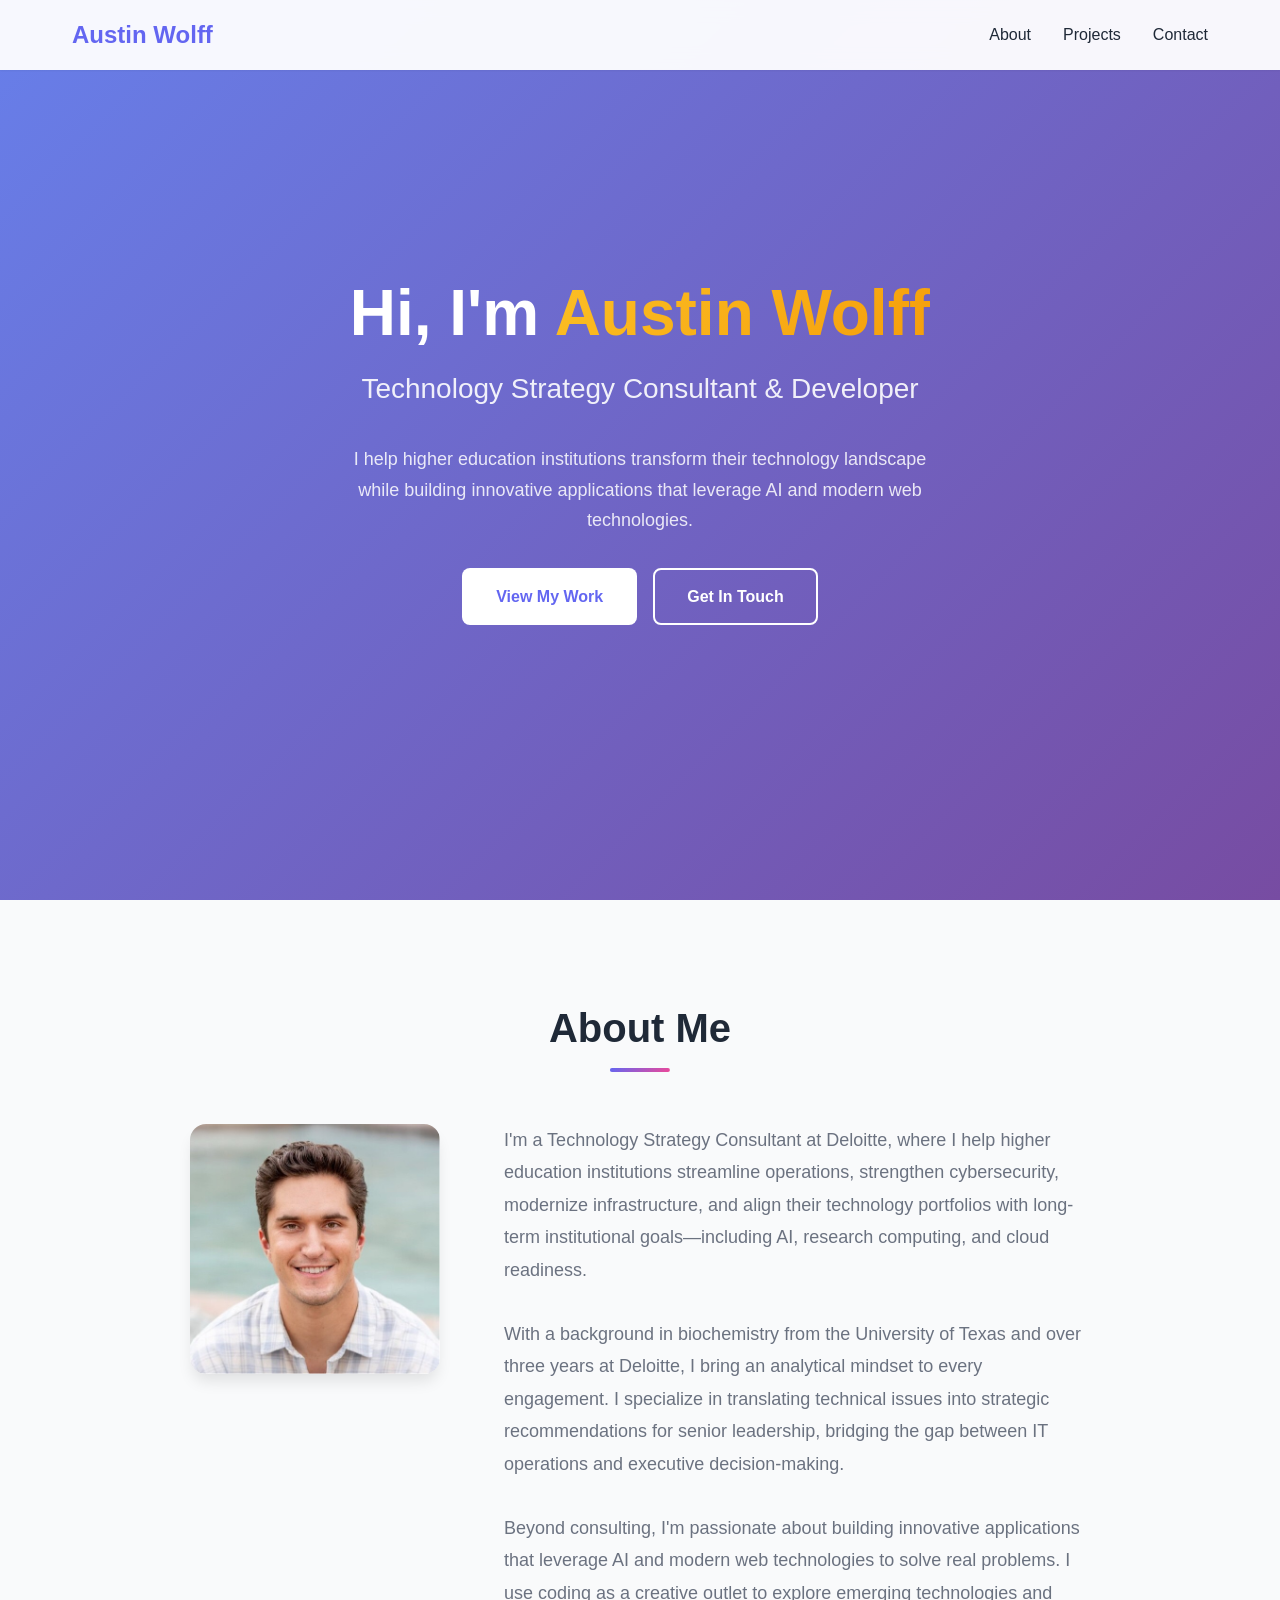
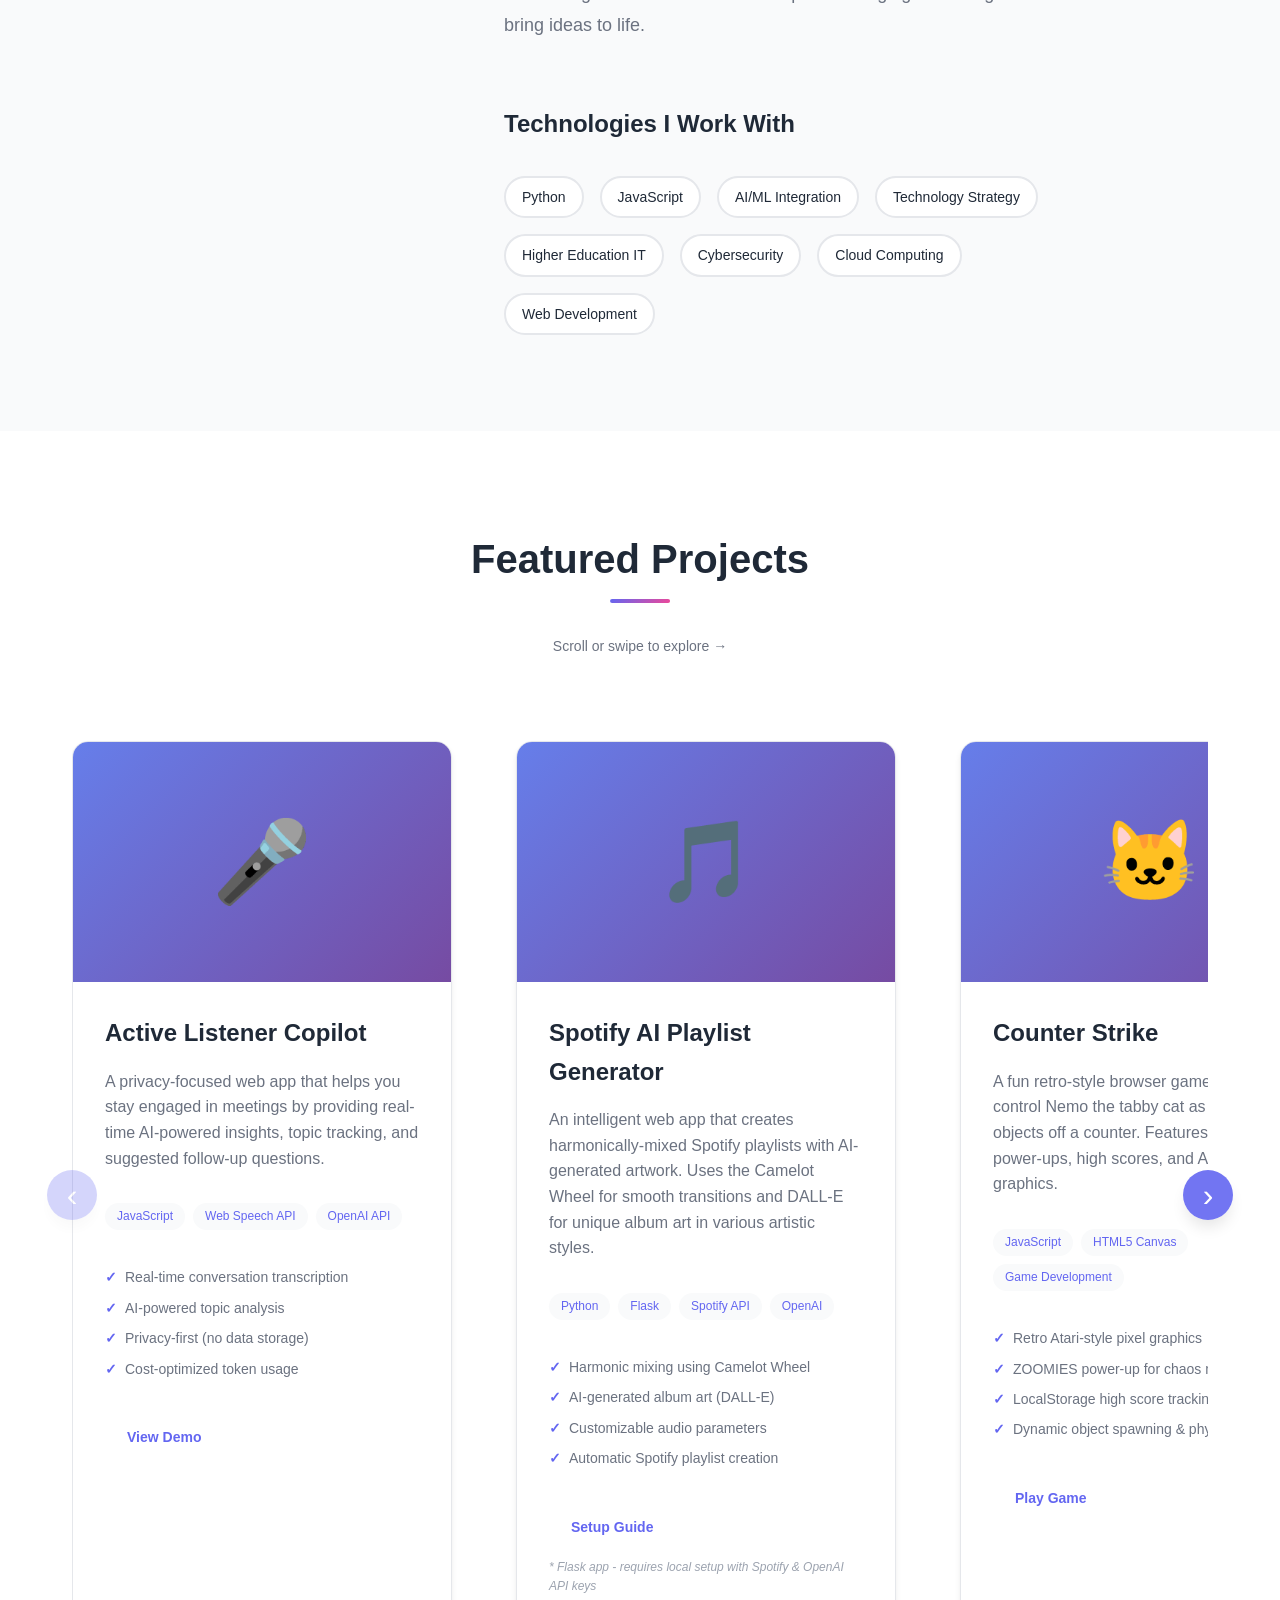
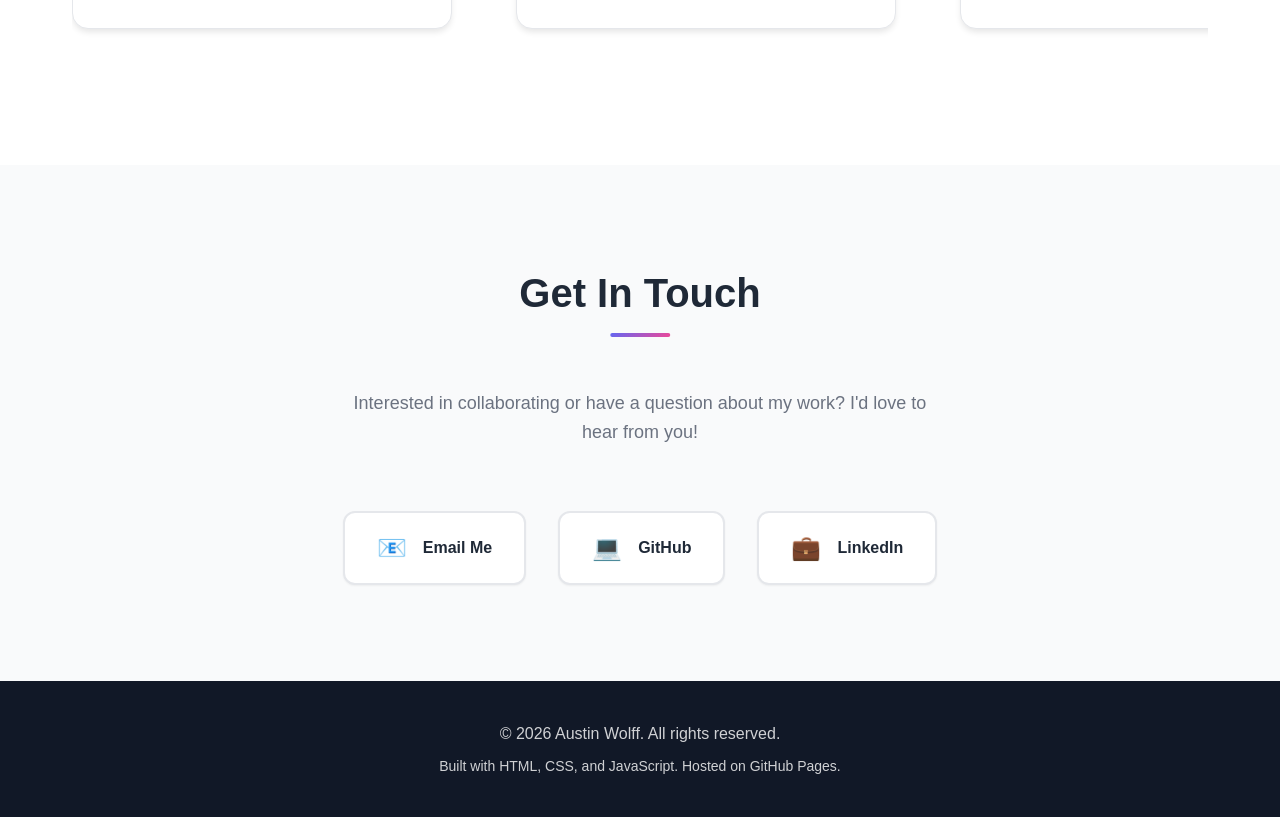
==== index.html @ 28ad22e0 "Fix HTML structure for project carousel" ====
<!DOCTYPE html>
<html lang="en">
<head>
    <meta charset="UTF-8">
    <meta name="viewport" content="width=device-width, initial-scale=1.0">
    <meta name="description" content="Austin Wolff - Developer Portfolio. Showcasing innovative web applications and projects.">
    <title>Austin Wolff | Developer Portfolio</title>
    <link rel="stylesheet" href="styles.css">
</head>
<body>
    <!-- Navigation -->
    <nav class="navbar">
        <div class="container">
            <div class="nav-brand">Austin Wolff</div>
            <ul class="nav-menu">
                <li><a href="#about" class="nav-link">About</a></li>
                <li><a href="#projects" class="nav-link">Projects</a></li>
                <li><a href="#contact" class="nav-link">Contact</a></li>
            </ul>
            <button class="hamburger" id="hamburger">
                <span></span>
                <span></span>
                <span></span>
            </button>
        </div>
    </nav>

    <!-- Hero Section -->
    <section class="hero">
        <div class="container">
            <div class="hero-content">
                <h1 class="hero-title">
                    Hi, I'm <span class="highlight">Austin Wolff</span>
                </h1>
                <p class="hero-subtitle">Technology Strategy Consultant & Developer</p>
                <p class="hero-description">
                    I help higher education institutions transform their technology landscape while building
                    innovative applications that leverage AI and modern web technologies.
                </p>
                <div class="hero-cta">
                    <a href="#projects" class="btn btn-primary">View My Work</a>
                    <a href="#contact" class="btn btn-secondary">Get In Touch</a>
                </div>
            </div>
        </div>
    </section>

    <!-- About Section -->
    <section id="about" class="about">
        <div class="container">
            <h2 class="section-title">About Me</h2>
            <div class="about-content">
                <div class="about-image">
                    <img src="images/headshot.jpg" alt="Austin Wolff" class="headshot">
                </div>
                <div class="about-text">
                    <p>
                        I'm a Technology Strategy Consultant at Deloitte, where I help higher education institutions
                        streamline operations, strengthen cybersecurity, modernize infrastructure, and align their
                        technology portfolios with long-term institutional goals—including AI, research computing,
                        and cloud readiness.
                    </p>
                    <p>
                        With a background in biochemistry from the University of Texas and over three years at Deloitte,
                        I bring an analytical mindset to every engagement. I specialize in translating technical issues
                        into strategic recommendations for senior leadership, bridging the gap between IT operations and
                        executive decision-making.
                    </p>
                    <p>
                        Beyond consulting, I'm passionate about building innovative applications that leverage AI and
                        modern web technologies to solve real problems. I use coding as a creative outlet to explore
                        emerging technologies and bring ideas to life.
                    </p>
                    <div class="skills">
                        <h3>Technologies I Work With</h3>
                        <div class="skill-tags">
                            <span class="skill-tag">Python</span>
                            <span class="skill-tag">JavaScript</span>
                            <span class="skill-tag">AI/ML Integration</span>
                            <span class="skill-tag">Technology Strategy</span>
                            <span class="skill-tag">Higher Education IT</span>
                            <span class="skill-tag">Cybersecurity</span>
                            <span class="skill-tag">Cloud Computing</span>
                            <span class="skill-tag">Web Development</span>
                        </div>
                    </div>
                </div>
            </div>
        </div>
    </section>

    <!-- Projects Section -->
    <section id="projects" class="projects">
        <div class="container">
            <h2 class="section-title">Featured Projects</h2>
            <p class="projects-subtitle">Scroll or swipe to explore →</p>
            <div class="projects-wrapper">
                <button class="project-nav project-nav-left" id="scrollLeft">‹</button>
                <div class="projects-grid" id="projectsGrid">

                <!-- Project 1: Active Listener Copilot -->
                <div class="project-card">
                    <div class="project-image">
                        <div class="project-placeholder">
                            <span class="project-icon">🎤</span>
                        </div>
                    </div>
                    <div class="project-content">
                        <h3 class="project-title">Active Listener Copilot</h3>
                        <p class="project-description">
                            A privacy-focused web app that helps you stay engaged in meetings by providing
                            real-time AI-powered insights, topic tracking, and suggested follow-up questions.
                        </p>
                        <div class="project-tech">
                            <span class="tech-tag">JavaScript</span>
                            <span class="tech-tag">Web Speech API</span>
                            <span class="tech-tag">OpenAI API</span>
                        </div>
                        <div class="project-features">
                            <ul>
                                <li>Real-time conversation transcription</li>
                                <li>AI-powered topic analysis</li>
                                <li>Privacy-first (no data storage)</li>
                                <li>Cost-optimized token usage</li>
                            </ul>
                        </div>
                        <div class="project-links">
                            <a href="https://austintwolff.github.io/active-listener-copilot/" class="btn btn-small btn-primary" target="_blank">View Demo</a>
                            <a href="https://github.com/austintwolff/active-listener-copilot" class="btn btn-small btn-secondary" target="_blank">GitHub</a>
                        </div>
                    </div>
                </div>

                <!-- Project 2: Spotify AI Playlist Generator -->
                <div class="project-card">
                    <div class="project-image">
                        <div class="project-placeholder">
                            <span class="project-icon">🎵</span>
                        </div>
                    </div>
                    <div class="project-content">
                        <h3 class="project-title">Spotify AI Playlist Generator</h3>
                        <p class="project-description">
                            An intelligent web app that creates harmonically-mixed Spotify playlists with AI-generated artwork.
                            Uses the Camelot Wheel for smooth transitions and DALL-E for unique album art in various artistic styles.
                        </p>
                        <div class="project-tech">
                            <span class="tech-tag">Python</span>
                            <span class="tech-tag">Flask</span>
                            <span class="tech-tag">Spotify API</span>
                            <span class="tech-tag">OpenAI</span>
                        </div>
                        <div class="project-features">
                            <ul>
                                <li>Harmonic mixing using Camelot Wheel</li>
                                <li>AI-generated album art (DALL-E)</li>
                                <li>Customizable audio parameters</li>
                                <li>Automatic Spotify playlist creation</li>
                            </ul>
                        </div>
                        <div class="project-links">
                            <a href="https://github.com/austintwolff/spotify-ai-playlist-generator#installation" class="btn btn-small btn-primary" target="_blank">Setup Guide</a>
                            <a href="https://github.com/austintwolff/spotify-ai-playlist-generator" class="btn btn-small btn-secondary" target="_blank">GitHub</a>
                        </div>
                        <p style="font-size: 0.75rem; color: #9ca3af; margin-top: 10px; font-style: italic;">
                            * Flask app - requires local setup with Spotify & OpenAI API keys
                        </p>
                    </div>
                </div>

                <!-- Project 3: Counter Strike -->
                <div class="project-card">
                    <div class="project-image">
                        <div class="project-placeholder">
                            <span class="project-icon">🐱</span>
                        </div>
                    </div>
                    <div class="project-content">
                        <h3 class="project-title">Counter Strike</h3>
                        <p class="project-description">
                            A fun retro-style browser game where you control Nemo the tabby cat as he knocks
                            objects off a counter. Features include power-ups, high scores, and Atari-esque graphics.
                        </p>
                        <div class="project-tech">
                            <span class="tech-tag">JavaScript</span>
                            <span class="tech-tag">HTML5 Canvas</span>
                            <span class="tech-tag">Game Development</span>
                        </div>
                        <div class="project-features">
                            <ul>
                                <li>Retro Atari-style pixel graphics</li>
                                <li>ZOOMIES power-up for chaos mode</li>
                                <li>LocalStorage high score tracking</li>
                                <li>Dynamic object spawning & physics</li>
                            </ul>
                        </div>
                        <div class="project-links">
                            <a href="https://austintwolff.github.io/counter-strike/" class="btn btn-small btn-primary" target="_blank">Play Game</a>
                            <a href="https://github.com/austintwolff/counter-strike" class="btn btn-small btn-secondary" target="_blank">GitHub</a>
                        </div>
                    </div>
                </div>

                <!-- Placeholder for Future Projects -->
                <div class="project-card project-placeholder-card">
                    <div class="project-image">
                        <div class="project-placeholder">
                            <span class="project-icon">🚀</span>
                        </div>
                    </div>
                    <div class="project-content">
                        <h3 class="project-title">More Projects Coming Soon</h3>
                        <p class="project-description">
                            I'm constantly working on new ideas and building innovative solutions.
                            Check back soon to see what I'm working on next!
                        </p>
                    </div>
                </div>

                </div>
                <button class="project-nav project-nav-right" id="scrollRight">›</button>
            </div>
        </div>
    </section>

    <!-- Contact Section -->
    <section id="contact" class="contact">
        <div class="container">
            <h2 class="section-title">Get In Touch</h2>
            <div class="contact-content">
                <p class="contact-description">
                    Interested in collaborating or have a question about my work?
                    I'd love to hear from you!
                </p>
                <div class="contact-links">
                    <a href="mailto:austinwolff98@gmail.com" class="contact-link">
                        <span class="contact-icon">📧</span>
                        <span>Email Me</span>
                    </a>
                    <a href="https://github.com/austintwolff" class="contact-link" target="_blank">
                        <span class="contact-icon">💻</span>
                        <span>GitHub</span>
                    </a>
                    <a href="https://www.linkedin.com/in/awolff98/" class="contact-link" target="_blank">
                        <span class="contact-icon">💼</span>
                        <span>LinkedIn</span>
                    </a>
                </div>
            </div>
        </div>
    </section>

    <!-- Footer -->
    <footer class="footer">
        <div class="container">
            <p>&copy; 2026 Austin Wolff. All rights reserved.</p>
            <p class="footer-note">Built with HTML, CSS, and JavaScript. Hosted on GitHub Pages.</p>
        </div>
    </footer>

    <script src="script.js"></script>
</body>
</html>
---- styles.css ----
/* ============================================================================
   Portfolio Website Styles
   ============================================================================ */

/* CSS Reset & Variables */
* {
    margin: 0;
    padding: 0;
    box-sizing: border-box;
}

:root {
    /* Colors */
    --primary-color: #6366f1;
    --primary-dark: #4f46e5;
    --primary-light: #818cf8;
    --secondary-color: #ec4899;
    --text-primary: #1f2937;
    --text-secondary: #6b7280;
    --text-light: #9ca3af;
    --bg-primary: #ffffff;
    --bg-secondary: #f9fafb;
    --bg-dark: #111827;
    --border-color: #e5e7eb;

    /* Spacing */
    --spacing-xs: 0.5rem;
    --spacing-sm: 1rem;
    --spacing-md: 2rem;
    --spacing-lg: 4rem;
    --spacing-xl: 6rem;

    /* Typography */
    --font-primary: -apple-system, BlinkMacSystemFont, 'Segoe UI', Roboto, Oxygen, Ubuntu, Cantarell, sans-serif;
    --font-mono: 'Monaco', 'Courier New', monospace;

    /* Effects */
    --shadow-sm: 0 1px 2px 0 rgba(0, 0, 0, 0.05);
    --shadow-md: 0 4px 6px -1px rgba(0, 0, 0, 0.1);
    --shadow-lg: 0 10px 15px -3px rgba(0, 0, 0, 0.1);
    --shadow-xl: 0 20px 25px -5px rgba(0, 0, 0, 0.1);

    /* Transitions */
    --transition: all 0.3s ease;
}

html {
    scroll-behavior: smooth;
}

body {
    font-family: var(--font-primary);
    line-height: 1.6;
    color: var(--text-primary);
    background-color: var(--bg-primary);
}

.container {
    max-width: 1200px;
    margin: 0 auto;
    padding: 0 var(--spacing-md);
}

/* ============================================================================
   Navigation
   ============================================================================ */

.navbar {
    position: fixed;
    top: 0;
    left: 0;
    right: 0;
    background: rgba(255, 255, 255, 0.95);
    backdrop-filter: blur(10px);
    box-shadow: var(--shadow-sm);
    z-index: 1000;
    transition: var(--transition);
}

.navbar .container {
    display: flex;
    justify-content: space-between;
    align-items: center;
    padding: var(--spacing-sm) var(--spacing-md);
}

.nav-brand {
    font-size: 1.5rem;
    font-weight: 700;
    color: var(--primary-color);
}

.nav-menu {
    display: flex;
    list-style: none;
    gap: var(--spacing-md);
}

.nav-link {
    color: var(--text-primary);
    text-decoration: none;
    font-weight: 500;
    transition: var(--transition);
    position: relative;
}

.nav-link::after {
    content: '';
    position: absolute;
    bottom: -4px;
    left: 0;
    width: 0;
    height: 2px;
    background: var(--primary-color);
    transition: var(--transition);
}

.nav-link:hover {
    color: var(--primary-color);
}

.nav-link:hover::after {
    width: 100%;
}

.hamburger {
    display: none;
    flex-direction: column;
    gap: 4px;
    background: none;
    border: none;
    cursor: pointer;
    padding: 4px;
}

.hamburger span {
    display: block;
    width: 24px;
    height: 3px;
    background: var(--text-primary);
    transition: var(--transition);
}

/* ============================================================================
   Hero Section
   ============================================================================ */

.hero {
    min-height: 100vh;
    display: flex;
    align-items: center;
    background: linear-gradient(135deg, #667eea 0%, #764ba2 100%);
    color: white;
    position: relative;
    overflow: hidden;
}

.hero::before {
    content: '';
    position: absolute;
    top: 0;
    left: 0;
    right: 0;
    bottom: 0;
    background: url('data:image/svg+xml,<svg xmlns="http://www.w3.org/2000/svg" viewBox="0 0 1200 600"><rect fill="rgba(255,255,255,0.05)" width="1200" height="600"/></svg>');
    opacity: 0.1;
}

.hero-content {
    position: relative;
    z-index: 1;
    text-align: center;
    padding: var(--spacing-lg) 0;
}

.hero-title {
    font-size: clamp(2.5rem, 8vw, 4rem);
    font-weight: 800;
    margin-bottom: var(--spacing-sm);
    line-height: 1.2;
}

.highlight {
    background: linear-gradient(135deg, #fbbf24, #f59e0b);
    -webkit-background-clip: text;
    -webkit-text-fill-color: transparent;
    background-clip: text;
}

.hero-subtitle {
    font-size: clamp(1.25rem, 4vw, 1.75rem);
    margin-bottom: var(--spacing-md);
    opacity: 0.9;
}

.hero-description {
    font-size: 1.125rem;
    max-width: 600px;
    margin: 0 auto var(--spacing-md);
    opacity: 0.85;
    line-height: 1.7;
}

.hero-cta {
    display: flex;
    gap: var(--spacing-sm);
    justify-content: center;
    flex-wrap: wrap;
}

/* ============================================================================
   Buttons
   ============================================================================ */

.btn {
    display: inline-block;
    padding: 0.875rem 2rem;
    border-radius: 8px;
    text-decoration: none;
    font-weight: 600;
    transition: var(--transition);
    border: 2px solid transparent;
    cursor: pointer;
    font-size: 1rem;
}

.btn-primary {
    background: white;
    color: var(--primary-color);
}

.btn-primary:hover {
    transform: translateY(-2px);
    box-shadow: var(--shadow-lg);
}

.btn-secondary {
    background: transparent;
    color: white;
    border-color: white;
}

.btn-secondary:hover {
    background: white;
    color: var(--primary-color);
}

.btn-small {
    padding: 0.5rem 1.25rem;
    font-size: 0.875rem;
}

/* ============================================================================
   Sections
   ============================================================================ */

section {
    padding: var(--spacing-xl) 0;
}

.section-title {
    font-size: clamp(2rem, 5vw, 2.5rem);
    font-weight: 700;
    text-align: center;
    margin-bottom: var(--spacing-lg);
    position: relative;
    display: inline-block;
    left: 50%;
    transform: translateX(-50%);
}

.section-title::after {
    content: '';
    position: absolute;
    bottom: -12px;
    left: 50%;
    transform: translateX(-50%);
    width: 60px;
    height: 4px;
    background: linear-gradient(135deg, var(--primary-color), var(--secondary-color));
    border-radius: 2px;
}

/* ============================================================================
   About Section
   ============================================================================ */

.about {
    background: var(--bg-secondary);
}

.about-content {
    max-width: 900px;
    margin: 0 auto;
    display: grid;
    grid-template-columns: 250px 1fr;
    gap: var(--spacing-lg);
    align-items: start;
}

.about-image {
    position: relative;
}

.headshot {
    width: 100%;
    height: auto;
    border-radius: 16px;
    box-shadow: var(--shadow-lg);
    object-fit: cover;
}

.about-text p {
    font-size: 1.125rem;
    line-height: 1.8;
    color: var(--text-secondary);
    margin-bottom: var(--spacing-md);
}

.skills {
    margin-top: var(--spacing-lg);
}

.skills h3 {
    font-size: 1.5rem;
    margin-bottom: var(--spacing-md);
    color: var(--text-primary);
}

.skill-tags {
    display: flex;
    flex-wrap: wrap;
    gap: var(--spacing-sm);
}

.skill-tag {
    display: inline-block;
    padding: 0.5rem 1rem;
    background: white;
    border: 2px solid var(--border-color);
    border-radius: 24px;
    font-size: 0.875rem;
    font-weight: 500;
    color: var(--text-primary);
    transition: var(--transition);
}

.skill-tag:hover {
    border-color: var(--primary-color);
    color: var(--primary-color);
    transform: translateY(-2px);
}

/* ============================================================================
   Projects Section
   ============================================================================ */

.projects {
    background: var(--bg-primary);
    overflow: hidden;
}

.projects-subtitle {
    text-align: center;
    color: var(--text-secondary);
    margin-top: -20px;
    margin-bottom: 10px;
    font-size: 0.875rem;
}

.projects-wrapper {
    position: relative;
    margin-top: var(--spacing-lg);
}

.project-nav {
    position: absolute;
    top: 50%;
    transform: translateY(-50%);
    background: rgba(99, 102, 241, 0.9);
    color: white;
    border: none;
    width: 50px;
    height: 50px;
    border-radius: 50%;
    font-size: 2rem;
    cursor: pointer;
    z-index: 10;
    transition: all 0.3s;
    box-shadow: var(--shadow-lg);
    display: flex;
    align-items: center;
    justify-content: center;
}

.project-nav:hover {
    background: rgba(79, 70, 229, 1);
    transform: translateY(-50%) scale(1.1);
}

.project-nav-left {
    left: -25px;
}

.project-nav-right {
    right: -25px;
}

.projects-grid {
    display: flex;
    gap: var(--spacing-lg);
    overflow-x: auto;
    scroll-behavior: smooth;
    padding: 20px 0 40px 0;
    scroll-snap-type: x mandatory;
    -webkit-overflow-scrolling: touch;
}

.projects-grid::-webkit-scrollbar {
    height: 10px;
}

.projects-grid::-webkit-scrollbar-track {
    background: var(--bg-secondary);
    border-radius: 10px;
}

.projects-grid::-webkit-scrollbar-thumb {
    background: linear-gradient(135deg, var(--primary-color), var(--secondary-color));
    border-radius: 10px;
}

.projects-grid::-webkit-scrollbar-thumb:hover {
    background: linear-gradient(135deg, var(--primary-dark), var(--secondary-color));
}

.project-card {
    background: white;
    border-radius: 16px;
    overflow: hidden;
    box-shadow: var(--shadow-md);
    transition: all 0.3s ease;
    border: 1px solid var(--border-color);
    min-width: 380px;
    max-width: 380px;
    flex-shrink: 0;
    scroll-snap-align: center;
}

.project-card:hover {
    transform: translateY(-8px) scale(1.02);
    box-shadow: var(--shadow-xl);
}

.project-image {
    width: 100%;
    height: 240px;
    background: linear-gradient(135deg, #667eea 0%, #764ba2 100%);
    display: flex;
    align-items: center;
    justify-content: center;
}

.project-placeholder {
    width: 100%;
    height: 100%;
    display: flex;
    align-items: center;
    justify-content: center;
}

.project-icon {
    font-size: 5rem;
}

.project-content {
    padding: var(--spacing-md);
}

.project-title {
    font-size: 1.5rem;
    font-weight: 700;
    margin-bottom: var(--spacing-sm);
    color: var(--text-primary);
}

.project-description {
    color: var(--text-secondary);
    margin-bottom: var(--spacing-md);
    line-height: 1.6;
}

.project-tech {
    display: flex;
    flex-wrap: wrap;
    gap: var(--spacing-xs);
    margin-bottom: var(--spacing-md);
}

.tech-tag {
    display: inline-block;
    padding: 0.25rem 0.75rem;
    background: var(--bg-secondary);
    border-radius: 16px;
    font-size: 0.75rem;
    font-weight: 500;
    color: var(--primary-color);
}

.project-features {
    margin-bottom: var(--spacing-md);
}

.project-features ul {
    list-style: none;
    padding-left: 0;
}

.project-features li {
    padding: 0.25rem 0;
    color: var(--text-secondary);
    font-size: 0.875rem;
}

.project-features li::before {
    content: '✓';
    color: var(--primary-color);
    font-weight: bold;
    margin-right: 0.5rem;
}

.project-links {
    display: flex;
    gap: var(--spacing-sm);
    flex-wrap: wrap;
}

.project-placeholder-card {
    opacity: 0.7;
}

.project-placeholder-card .project-image {
    background: linear-gradient(135deg, #cbd5e1 0%, #94a3b8 100%);
}

/* ============================================================================
   Contact Section
   ============================================================================ */

.contact {
    background: var(--bg-secondary);
}

.contact-content {
    text-align: center;
    max-width: 600px;
    margin: 0 auto;
}

.contact-description {
    font-size: 1.125rem;
    color: var(--text-secondary);
    margin-bottom: var(--spacing-lg);
}

.contact-links {
    display: flex;
    justify-content: center;
    gap: var(--spacing-md);
    flex-wrap: wrap;
}

.contact-link {
    display: flex;
    align-items: center;
    gap: var(--spacing-sm);
    padding: 1rem 2rem;
    background: white;
    border: 2px solid var(--border-color);
    border-radius: 12px;
    text-decoration: none;
    color: var(--text-primary);
    font-weight: 600;
    transition: var(--transition);
    box-shadow: var(--shadow-sm);
}

.contact-link:hover {
    border-color: var(--primary-color);
    color: var(--primary-color);
    transform: translateY(-4px);
    box-shadow: var(--shadow-md);
}

.contact-icon {
    font-size: 1.5rem;
}

/* ============================================================================
   Footer
   ============================================================================ */

.footer {
    background: var(--bg-dark);
    color: white;
    text-align: center;
    padding: var(--spacing-md) 0;
}

.footer p {
    margin: 0.5rem 0;
    opacity: 0.8;
}

.footer-note {
    font-size: 0.875rem;
    opacity: 0.6;
}

/* ============================================================================
   Responsive Design
   ============================================================================ */

@media (max-width: 768px) {
    .nav-menu {
        position: fixed;
        top: 60px;
        left: -100%;
        flex-direction: column;
        background: white;
        width: 100%;
        padding: var(--spacing-md);
        box-shadow: var(--shadow-lg);
        transition: var(--transition);
    }

    .nav-menu.active {
        left: 0;
    }

    .hamburger {
        display: flex;
    }

    .hero-cta {
        flex-direction: column;
        align-items: center;
    }

    .btn {
        width: 100%;
        max-width: 300px;
        text-align: center;
    }

    .projects-grid {
        padding: 20px 0 30px 0;
    }

    .project-card {
        min-width: 300px;
        max-width: 300px;
    }

    .project-nav {
        display: none;
    }

    .projects-subtitle {
        font-size: 0.8125rem;
    }

    .contact-links {
        flex-direction: column;
    }

    .contact-link {
        width: 100%;
        justify-content: center;
    }

    .about-content {
        grid-template-columns: 1fr;
        gap: var(--spacing-md);
    }

    .about-image {
        max-width: 250px;
        margin: 0 auto;
    }

    section {
        padding: var(--spacing-lg) 0;
    }
}

/* ============================================================================
   Animations
   ============================================================================ */

@keyframes fadeInUp {
    from {
        opacity: 0;
        transform: translateY(30px);
    }
    to {
        opacity: 1;
        transform: translateY(0);
    }
}

.hero-content,
.about-content,
.project-card {
    animation: fadeInUp 0.8s ease-out;
}

.project-card:nth-child(2) {
    animation-delay: 0.2s;
}

.project-card:nth-child(3) {
    animation-delay: 0.4s;
}
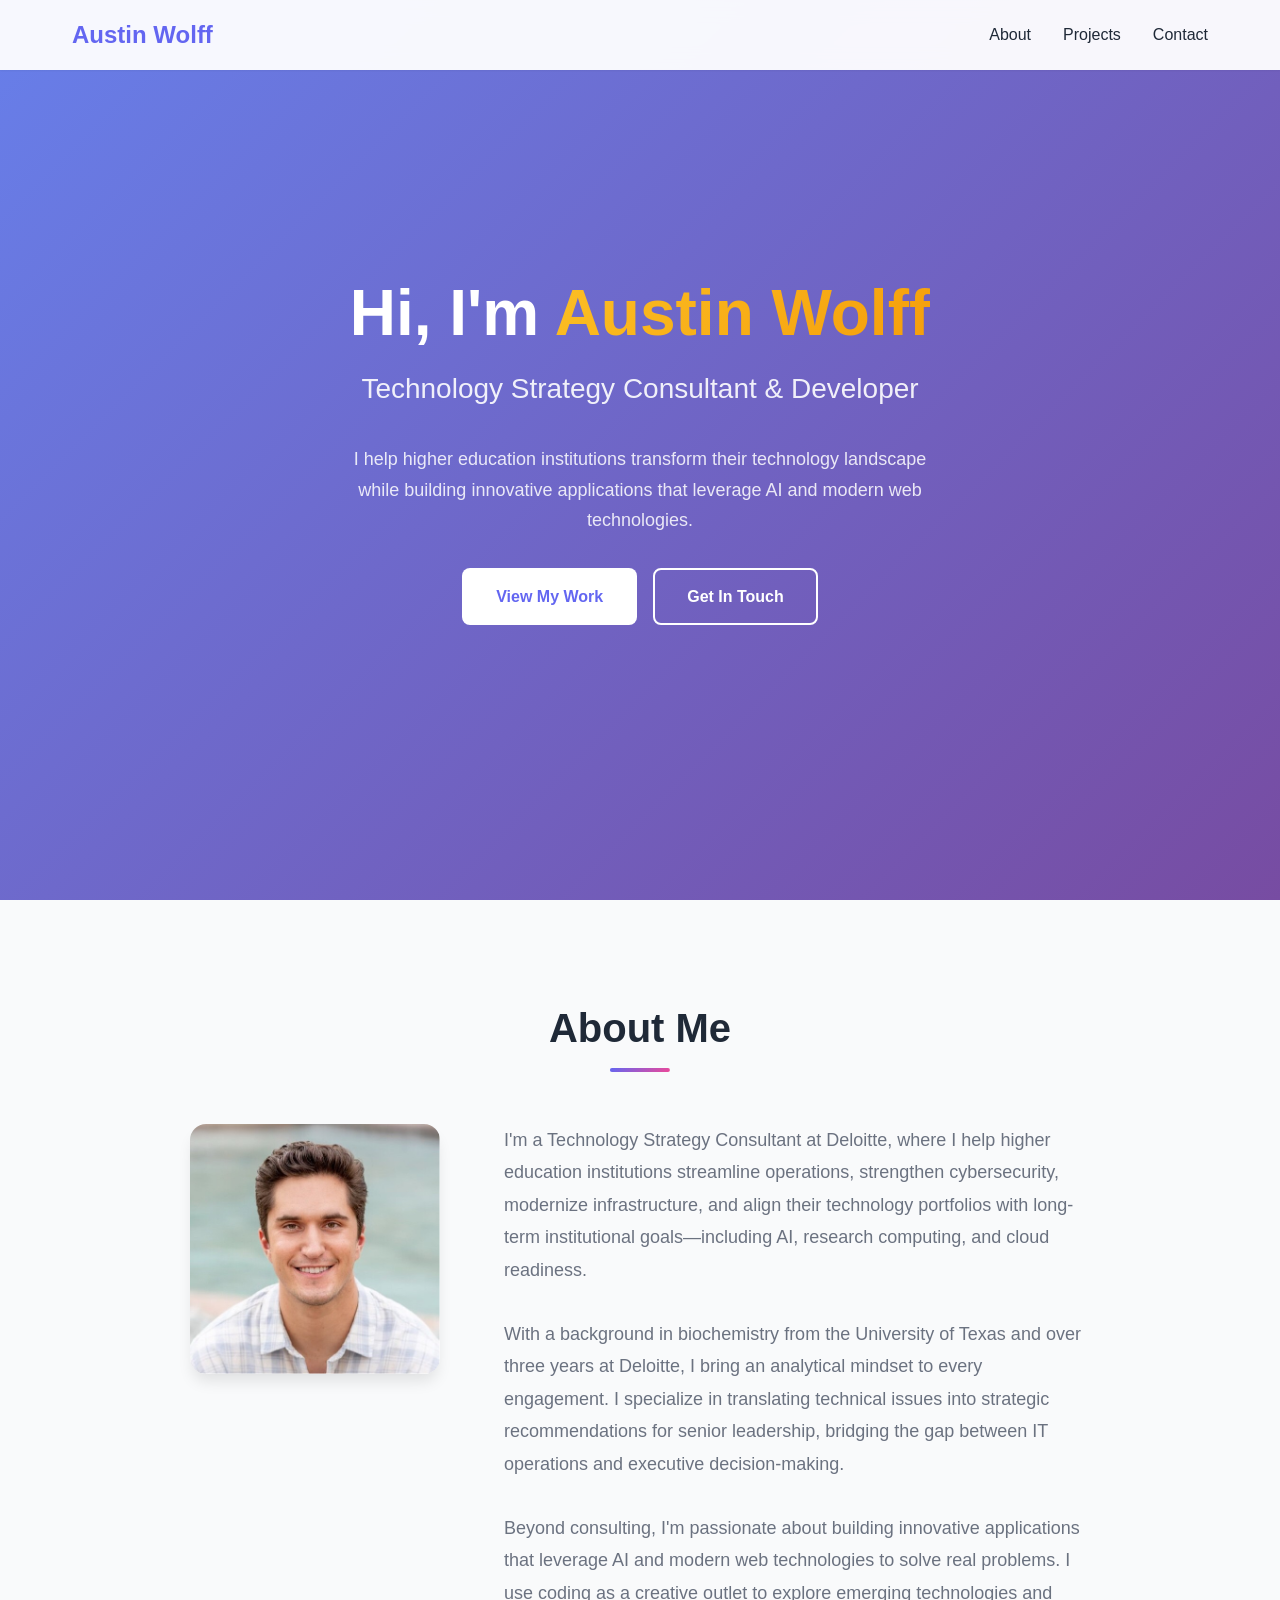
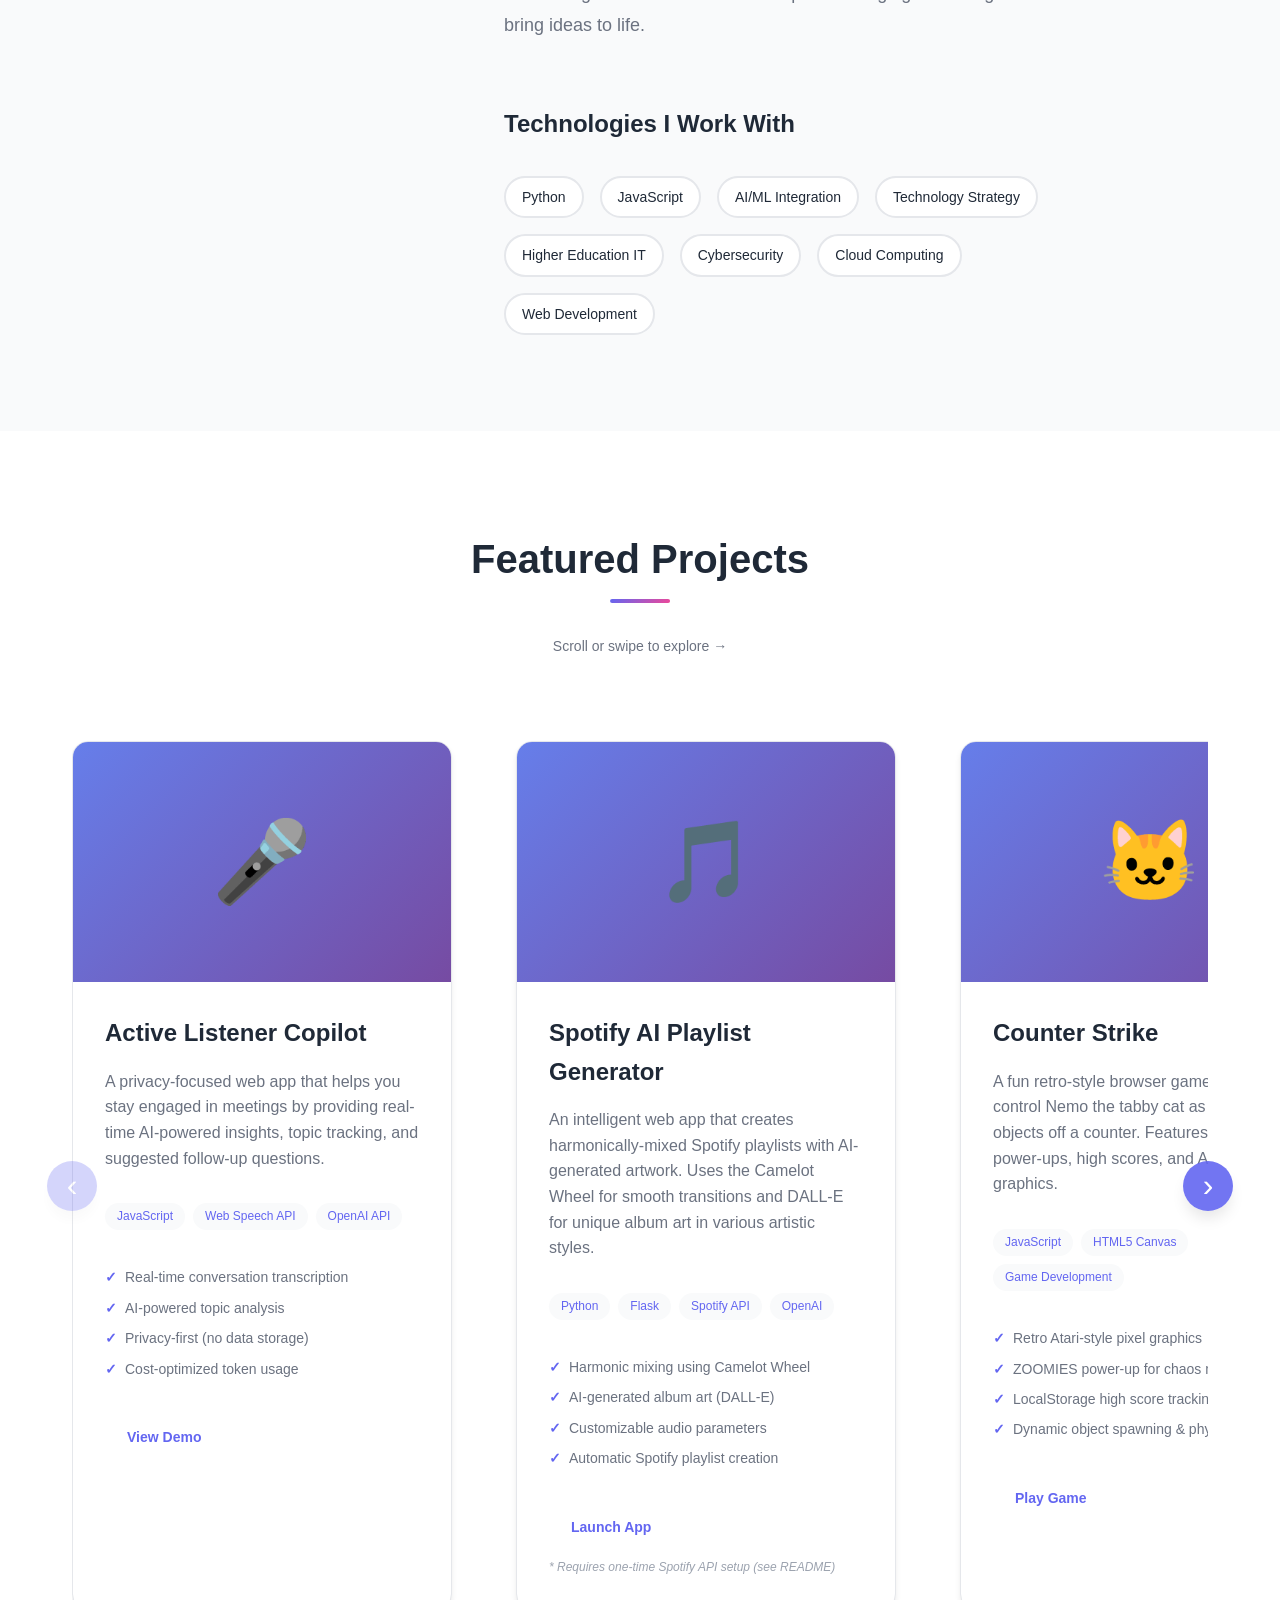
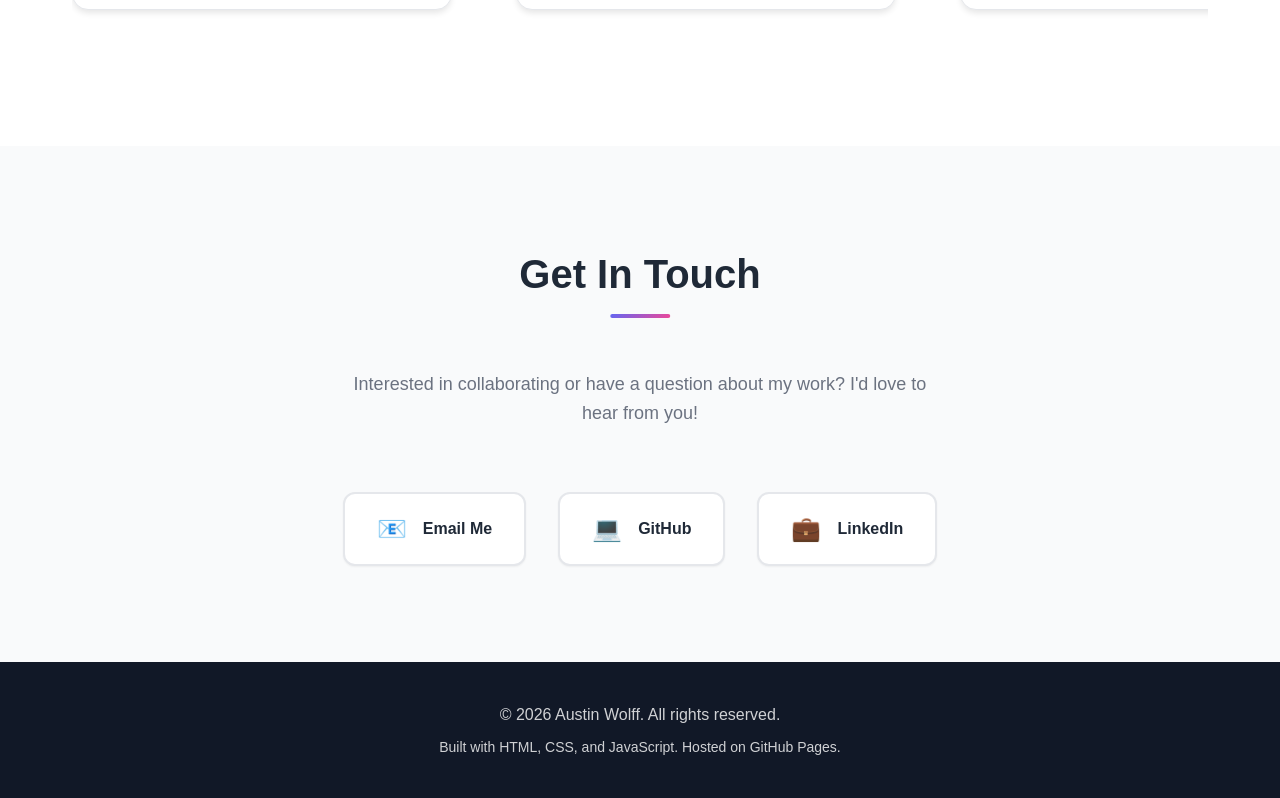
==== commit f5fb3a47: "Update Spotify app to link to browser-based version" ====
--- a/index.html
+++ b/index.html
@@ -159,11 +159,11 @@
                             </ul>
                         </div>
                         <div class="project-links">
-                            <a href="https://github.com/austintwolff/spotify-ai-playlist-generator#installation" class="btn btn-small btn-primary" target="_blank">Setup Guide</a>
-                            <a href="https://github.com/austintwolff/spotify-ai-playlist-generator" class="btn btn-small btn-secondary" target="_blank">GitHub</a>
+                            <a href="https://austintwolff.github.io/spotify-playlist-generator-web/" class="btn btn-small btn-primary" target="_blank">Launch App</a>
+                            <a href="https://github.com/austintwolff/spotify-playlist-generator-web" class="btn btn-small btn-secondary" target="_blank">GitHub</a>
                         </div>
                         <p style="font-size: 0.75rem; color: #9ca3af; margin-top: 10px; font-style: italic;">
-                            * Flask app - requires local setup with Spotify & OpenAI API keys
+                            * Requires one-time Spotify API setup (see README)
                         </p>
                     </div>
                 </div>
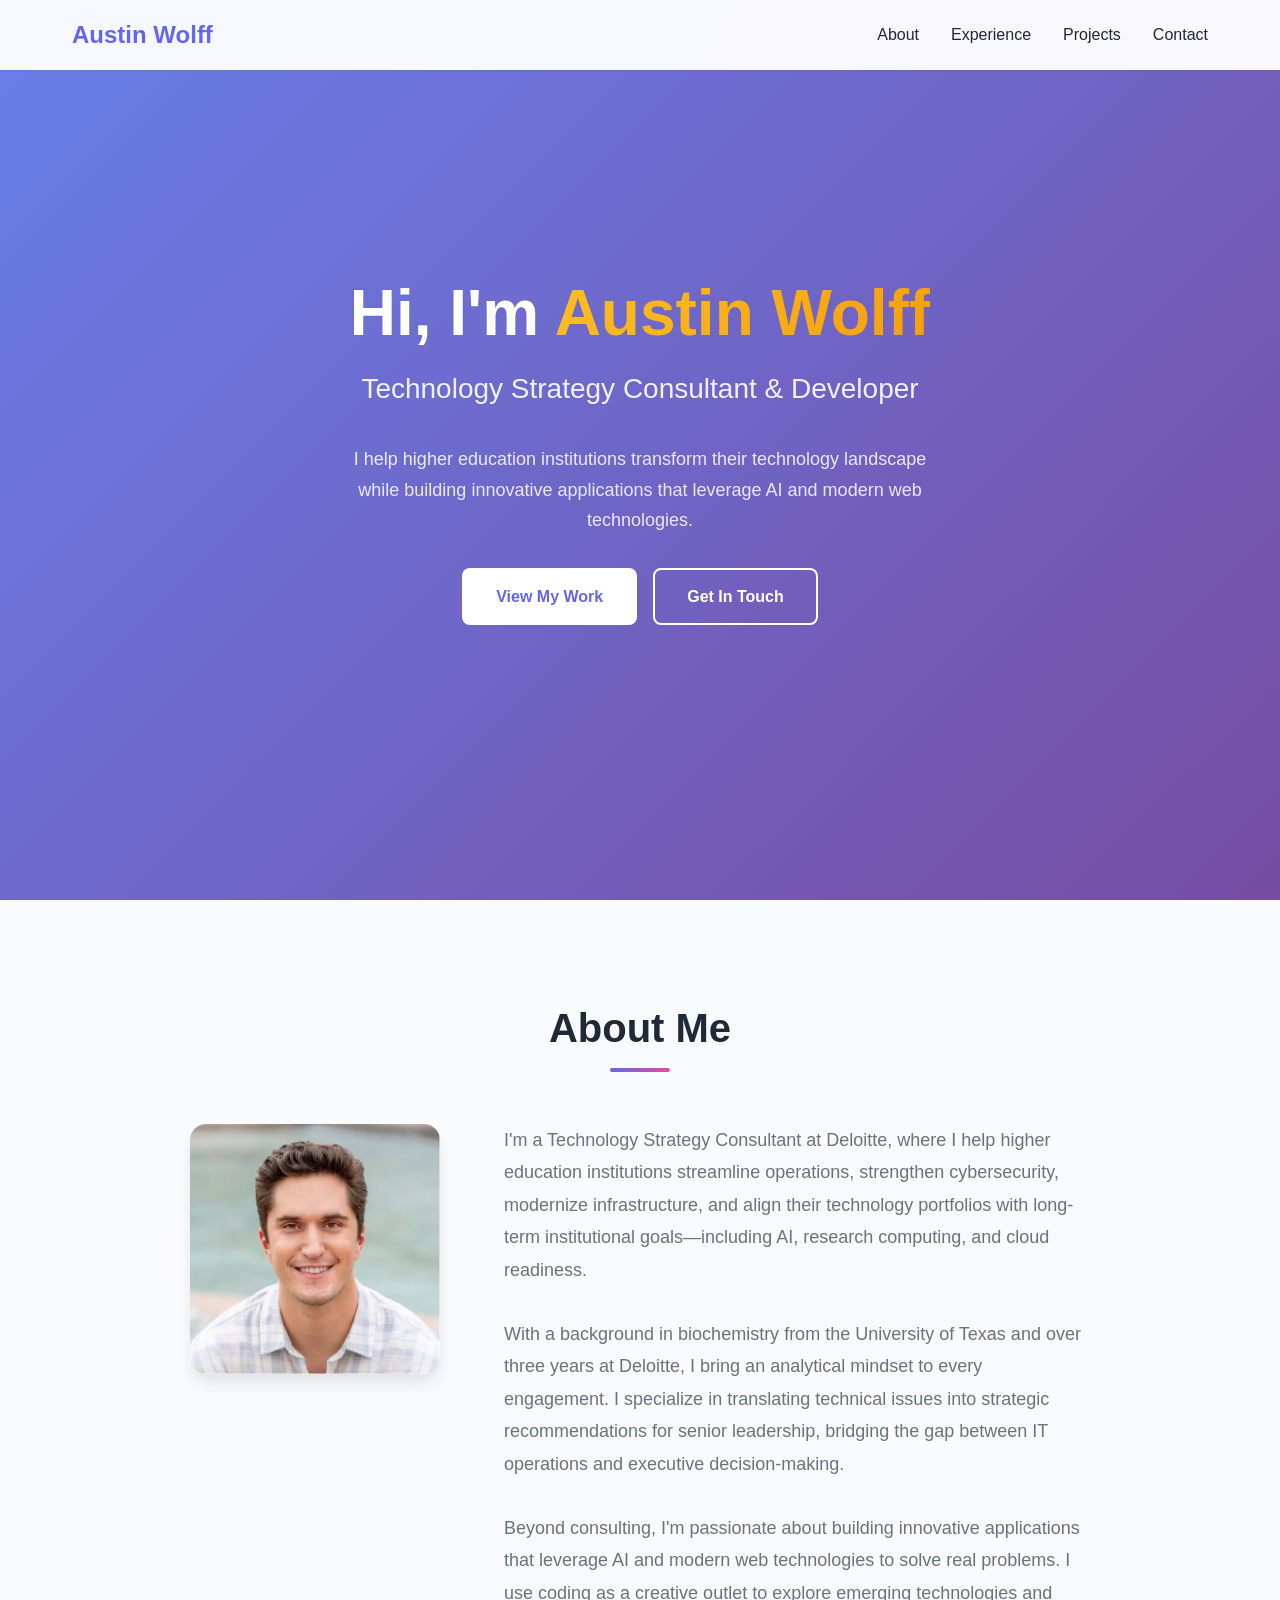
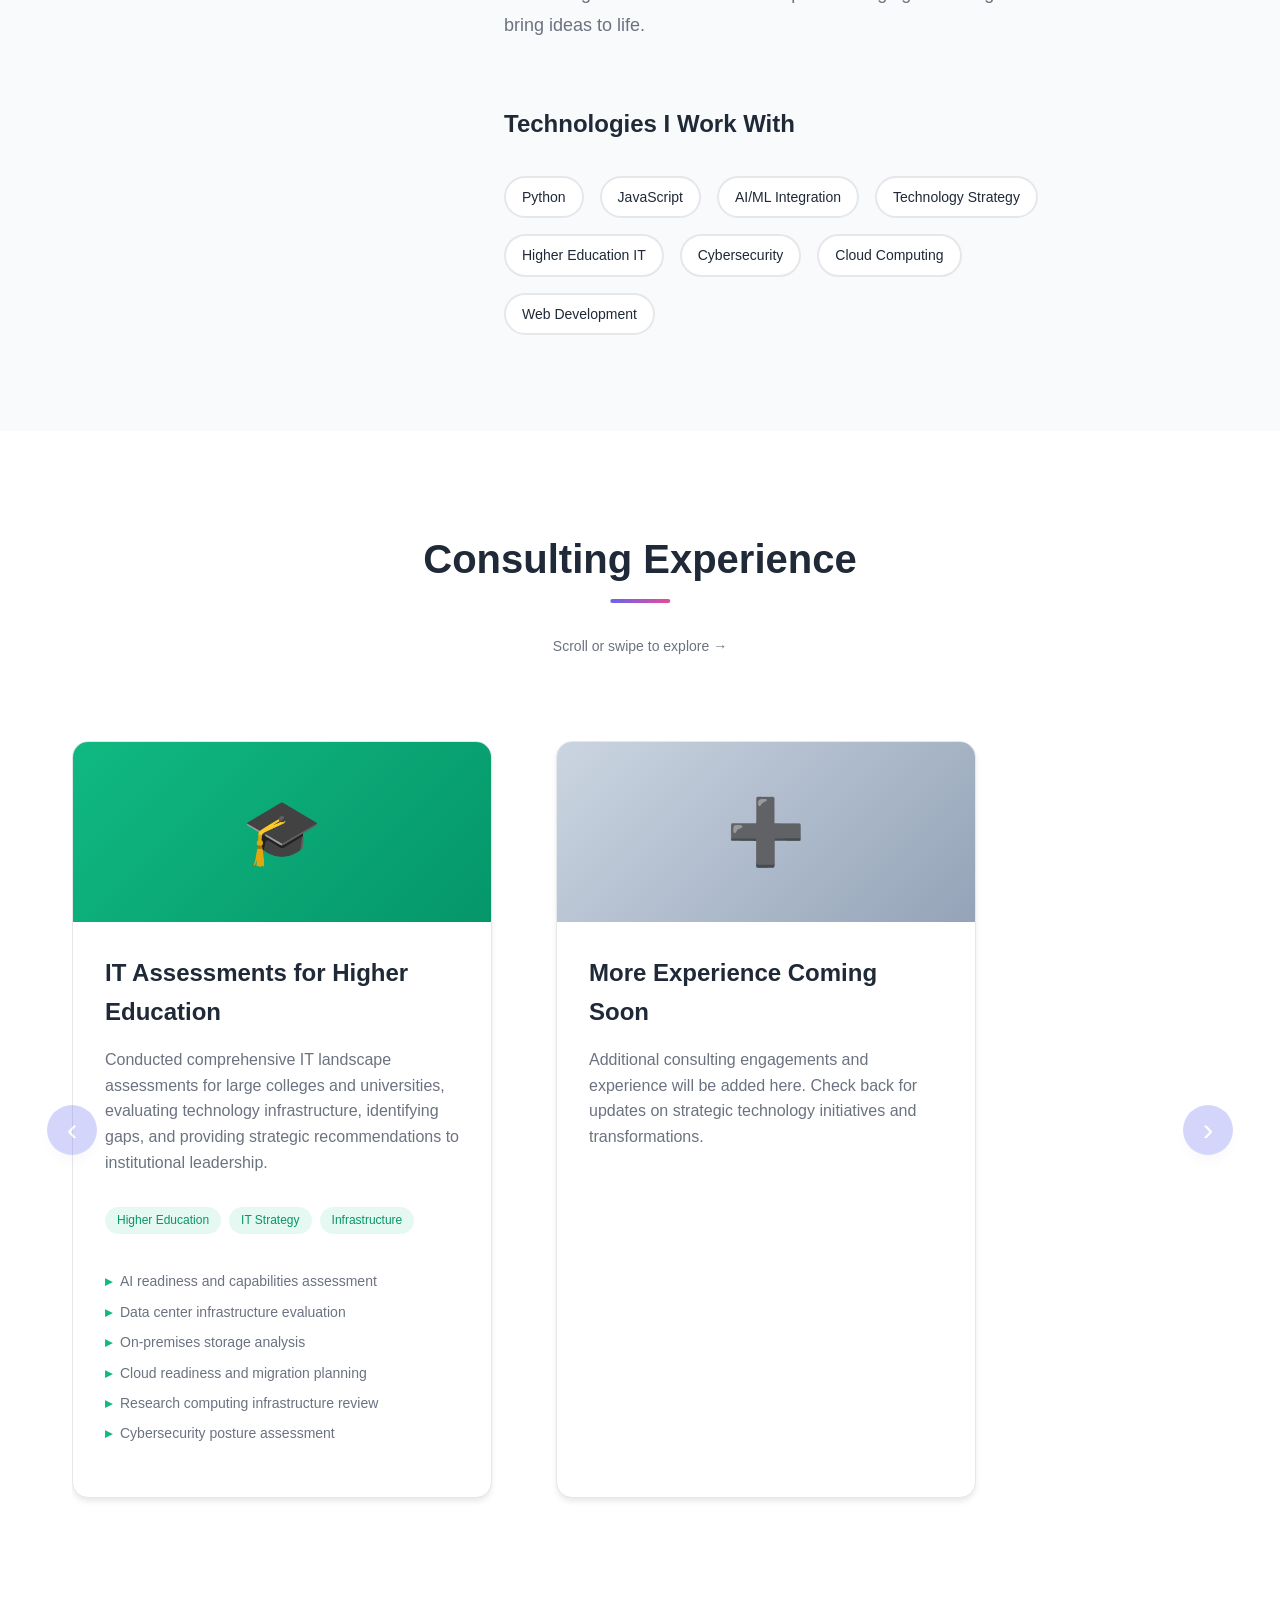
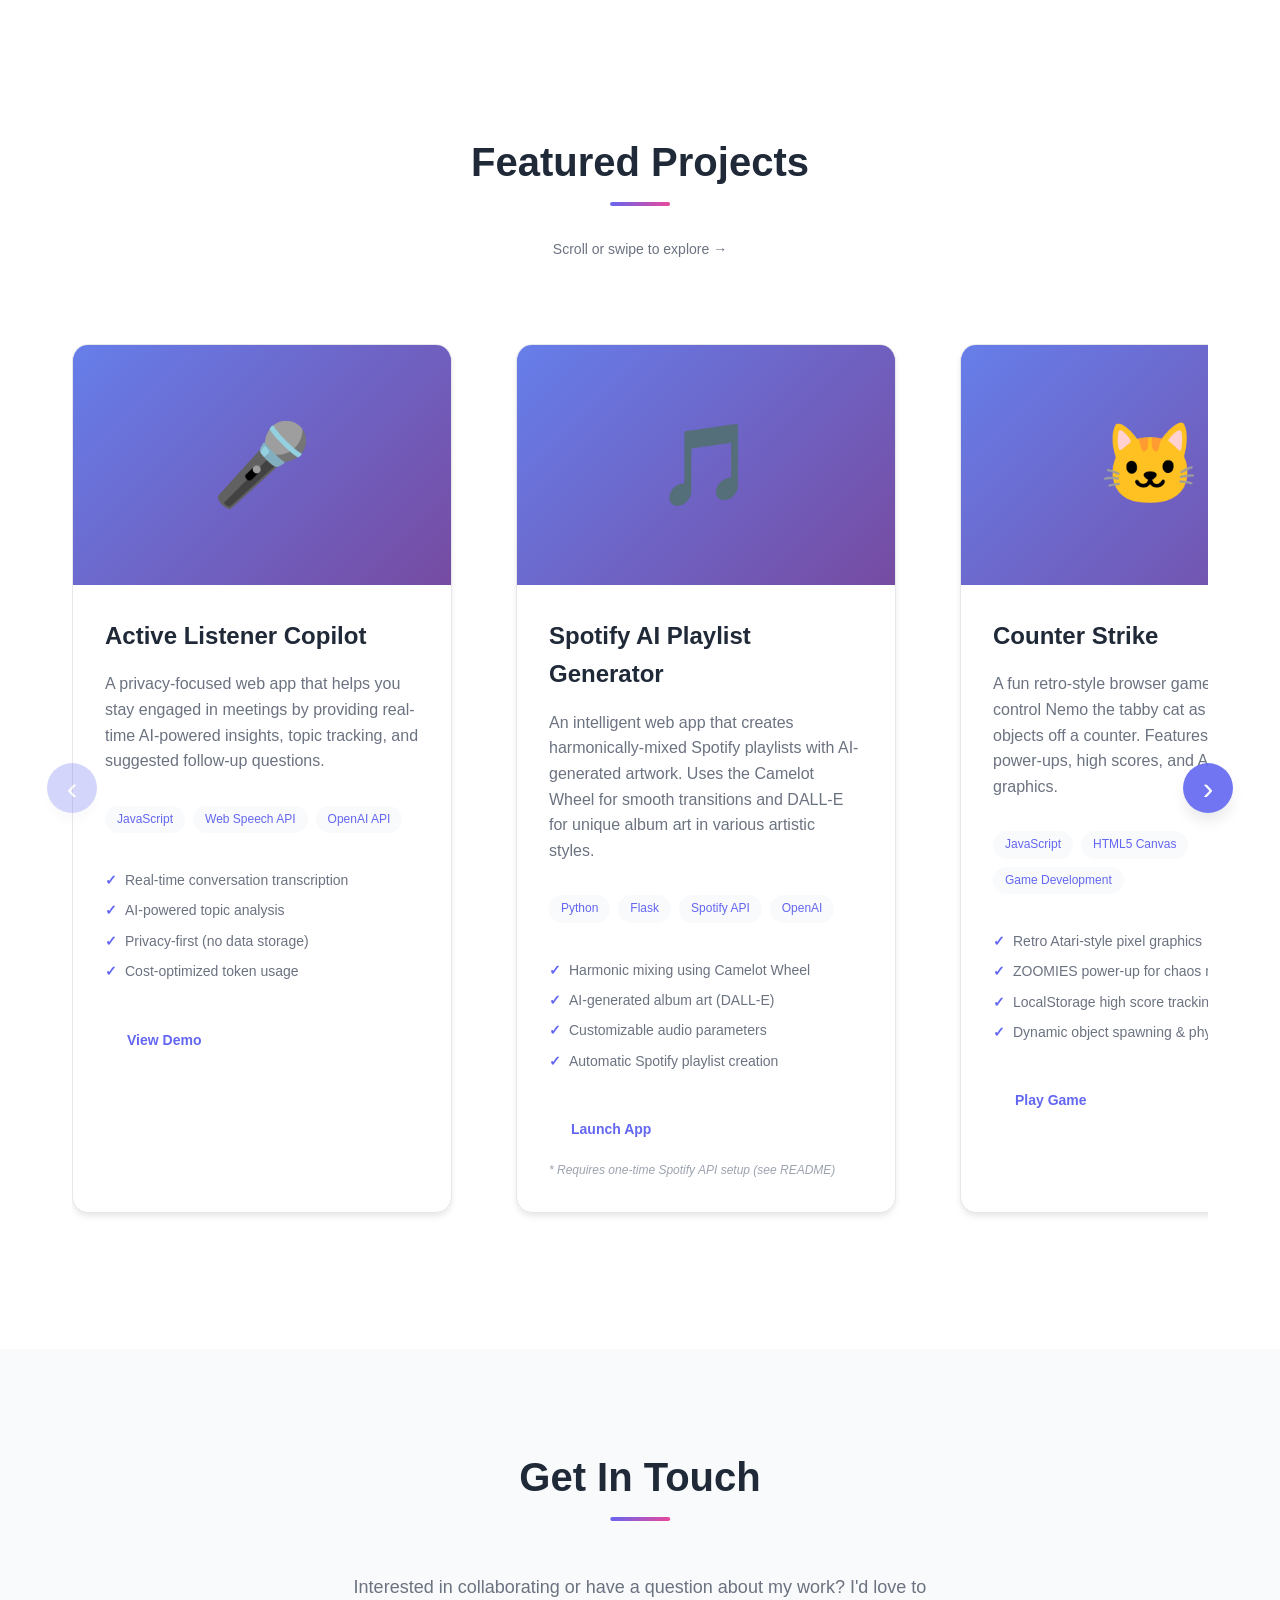
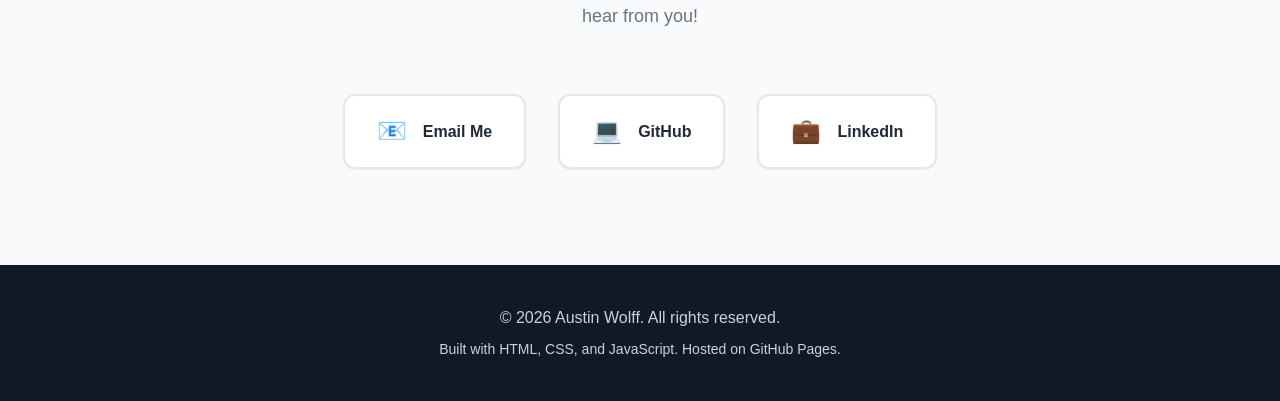
==== commit 90229914: "Add Consulting Experience section with carousel Adds a new Experience section between About and Proj" ====
--- a/index.html
+++ b/index.html
@@ -14,6 +14,7 @@
             <div class="nav-brand">Austin Wolff</div>
             <ul class="nav-menu">
                 <li><a href="#about" class="nav-link">About</a></li>
+                <li><a href="#experience" class="nav-link">Experience</a></li>
                 <li><a href="#projects" class="nav-link">Projects</a></li>
                 <li><a href="#contact" class="nav-link">Contact</a></li>
             </ul>
@@ -89,6 +90,69 @@
         </div>
     </section>
 
+    <!-- Experience Section -->
+    <section id="experience" class="experience">
+        <div class="container">
+            <h2 class="section-title">Consulting Experience</h2>
+            <p class="experience-subtitle">Scroll or swipe to explore →</p>
+            <div class="experience-wrapper">
+                <button class="experience-nav experience-nav-left" id="expScrollLeft">‹</button>
+                <div class="experience-grid" id="experienceGrid">
+
+                <!-- Experience 1: IT Assessments for Higher Education -->
+                <div class="experience-card">
+                    <div class="experience-image">
+                        <div class="experience-placeholder">
+                            <span class="experience-icon">🎓</span>
+                        </div>
+                    </div>
+                    <div class="experience-content">
+                        <h3 class="experience-title">IT Assessments for Higher Education</h3>
+                        <p class="experience-description">
+                            Conducted comprehensive IT landscape assessments for large colleges and universities,
+                            evaluating technology infrastructure, identifying gaps, and providing strategic recommendations
+                            to institutional leadership.
+                        </p>
+                        <div class="experience-tags">
+                            <span class="exp-tag">Higher Education</span>
+                            <span class="exp-tag">IT Strategy</span>
+                            <span class="exp-tag">Infrastructure</span>
+                        </div>
+                        <div class="experience-highlights">
+                            <ul>
+                                <li>AI readiness and capabilities assessment</li>
+                                <li>Data center infrastructure evaluation</li>
+                                <li>On-premises storage analysis</li>
+                                <li>Cloud readiness and migration planning</li>
+                                <li>Research computing infrastructure review</li>
+                                <li>Cybersecurity posture assessment</li>
+                            </ul>
+                        </div>
+                    </div>
+                </div>
+
+                <!-- Placeholder for Future Experience -->
+                <div class="experience-card experience-placeholder-card">
+                    <div class="experience-image">
+                        <div class="experience-placeholder">
+                            <span class="experience-icon">➕</span>
+                        </div>
+                    </div>
+                    <div class="experience-content">
+                        <h3 class="experience-title">More Experience Coming Soon</h3>
+                        <p class="experience-description">
+                            Additional consulting engagements and experience will be added here.
+                            Check back for updates on strategic technology initiatives and transformations.
+                        </p>
+                    </div>
+                </div>
+
+                </div>
+                <button class="experience-nav experience-nav-right" id="expScrollRight">›</button>
+            </div>
+        </div>
+    </section>
+
     <!-- Projects Section -->
     <section id="projects" class="projects">
         <div class="container">
--- a/styles.css
+++ b/styles.css
@@ -349,6 +349,192 @@
     border-color: var(--primary-color);
     color: var(--primary-color);
     transform: translateY(-2px);
+}
+
+/* ============================================================================
+   Experience Section
+   ============================================================================ */
+
+.experience {
+    background: var(--bg-primary);
+    overflow: hidden;
+}
+
+.experience-subtitle {
+    text-align: center;
+    color: var(--text-secondary);
+    margin-top: -20px;
+    margin-bottom: 10px;
+    font-size: 0.875rem;
+}
+
+.experience-wrapper {
+    position: relative;
+    margin-top: var(--spacing-lg);
+}
+
+.experience-nav {
+    position: absolute;
+    top: 50%;
+    transform: translateY(-50%);
+    background: rgba(99, 102, 241, 0.9);
+    color: white;
+    border: none;
+    width: 50px;
+    height: 50px;
+    border-radius: 50%;
+    font-size: 2rem;
+    cursor: pointer;
+    z-index: 10;
+    transition: all 0.3s;
+    box-shadow: var(--shadow-lg);
+    display: flex;
+    align-items: center;
+    justify-content: center;
+}
+
+.experience-nav:hover {
+    background: rgba(79, 70, 229, 1);
+    transform: translateY(-50%) scale(1.1);
+}
+
+.experience-nav-left {
+    left: -25px;
+}
+
+.experience-nav-right {
+    right: -25px;
+}
+
+.experience-grid {
+    display: flex;
+    gap: var(--spacing-lg);
+    overflow-x: auto;
+    scroll-behavior: smooth;
+    padding: 20px 0 40px 0;
+    scroll-snap-type: x mandatory;
+    -webkit-overflow-scrolling: touch;
+}
+
+.experience-grid::-webkit-scrollbar {
+    height: 10px;
+}
+
+.experience-grid::-webkit-scrollbar-track {
+    background: var(--bg-secondary);
+    border-radius: 10px;
+}
+
+.experience-grid::-webkit-scrollbar-thumb {
+    background: linear-gradient(135deg, var(--primary-color), var(--secondary-color));
+    border-radius: 10px;
+}
+
+.experience-grid::-webkit-scrollbar-thumb:hover {
+    background: linear-gradient(135deg, var(--primary-dark), var(--secondary-color));
+}
+
+.experience-card {
+    background: white;
+    border-radius: 16px;
+    overflow: hidden;
+    box-shadow: var(--shadow-md);
+    transition: all 0.3s ease;
+    border: 1px solid var(--border-color);
+    min-width: 420px;
+    max-width: 420px;
+    flex-shrink: 0;
+    scroll-snap-align: center;
+}
+
+.experience-card:hover {
+    transform: translateY(-8px) scale(1.02);
+    box-shadow: var(--shadow-xl);
+}
+
+.experience-image {
+    width: 100%;
+    height: 180px;
+    background: linear-gradient(135deg, #10b981 0%, #059669 100%);
+    display: flex;
+    align-items: center;
+    justify-content: center;
+}
+
+.experience-placeholder {
+    width: 100%;
+    height: 100%;
+    display: flex;
+    align-items: center;
+    justify-content: center;
+}
+
+.experience-icon {
+    font-size: 4rem;
+}
+
+.experience-content {
+    padding: var(--spacing-md);
+}
+
+.experience-title {
+    font-size: 1.5rem;
+    font-weight: 700;
+    margin-bottom: var(--spacing-sm);
+    color: var(--text-primary);
+}
+
+.experience-description {
+    color: var(--text-secondary);
+    margin-bottom: var(--spacing-md);
+    line-height: 1.6;
+}
+
+.experience-tags {
+    display: flex;
+    flex-wrap: wrap;
+    gap: var(--spacing-xs);
+    margin-bottom: var(--spacing-md);
+}
+
+.exp-tag {
+    display: inline-block;
+    padding: 0.25rem 0.75rem;
+    background: rgba(16, 185, 129, 0.1);
+    border-radius: 16px;
+    font-size: 0.75rem;
+    font-weight: 500;
+    color: #059669;
+}
+
+.experience-highlights {
+    margin-bottom: var(--spacing-sm);
+}
+
+.experience-highlights ul {
+    list-style: none;
+    padding-left: 0;
+}
+
+.experience-highlights li {
+    padding: 0.25rem 0;
+    color: var(--text-secondary);
+    font-size: 0.875rem;
+}
+
+.experience-highlights li::before {
+    content: '▸';
+    color: #10b981;
+    font-weight: bold;
+    margin-right: 0.5rem;
+}
+
+.experience-placeholder-card {
+    opacity: 0.7;
+}
+
+.experience-placeholder-card .experience-image {
+    background: linear-gradient(135deg, #cbd5e1 0%, #94a3b8 100%);
 }
 
 /* ============================================================================
@@ -653,6 +839,23 @@
         text-align: center;
     }
 
+    .experience-grid {
+        padding: 20px 0 30px 0;
+    }
+
+    .experience-card {
+        min-width: 300px;
+        max-width: 300px;
+    }
+
+    .experience-nav {
+        display: none;
+    }
+
+    .experience-subtitle {
+        font-size: 0.8125rem;
+    }
+
     .projects-grid {
         padding: 20px 0 30px 0;
     }
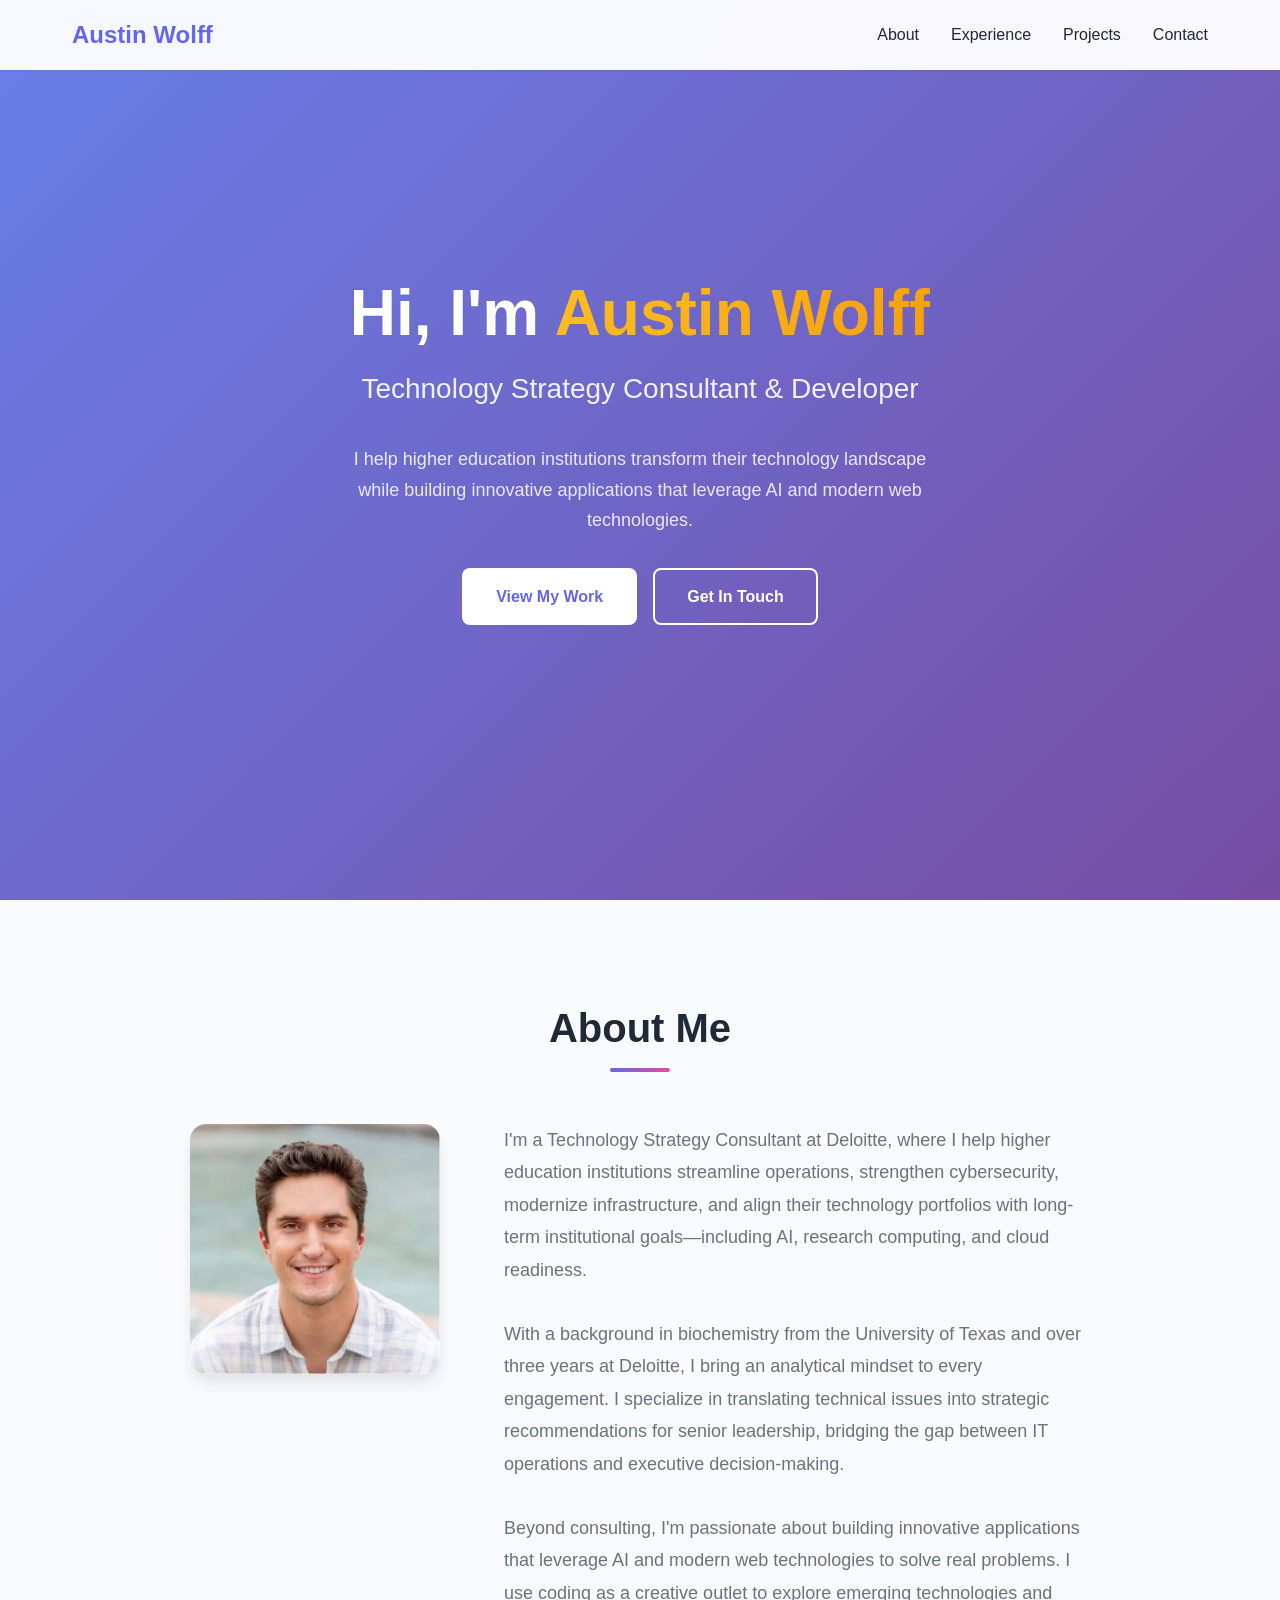
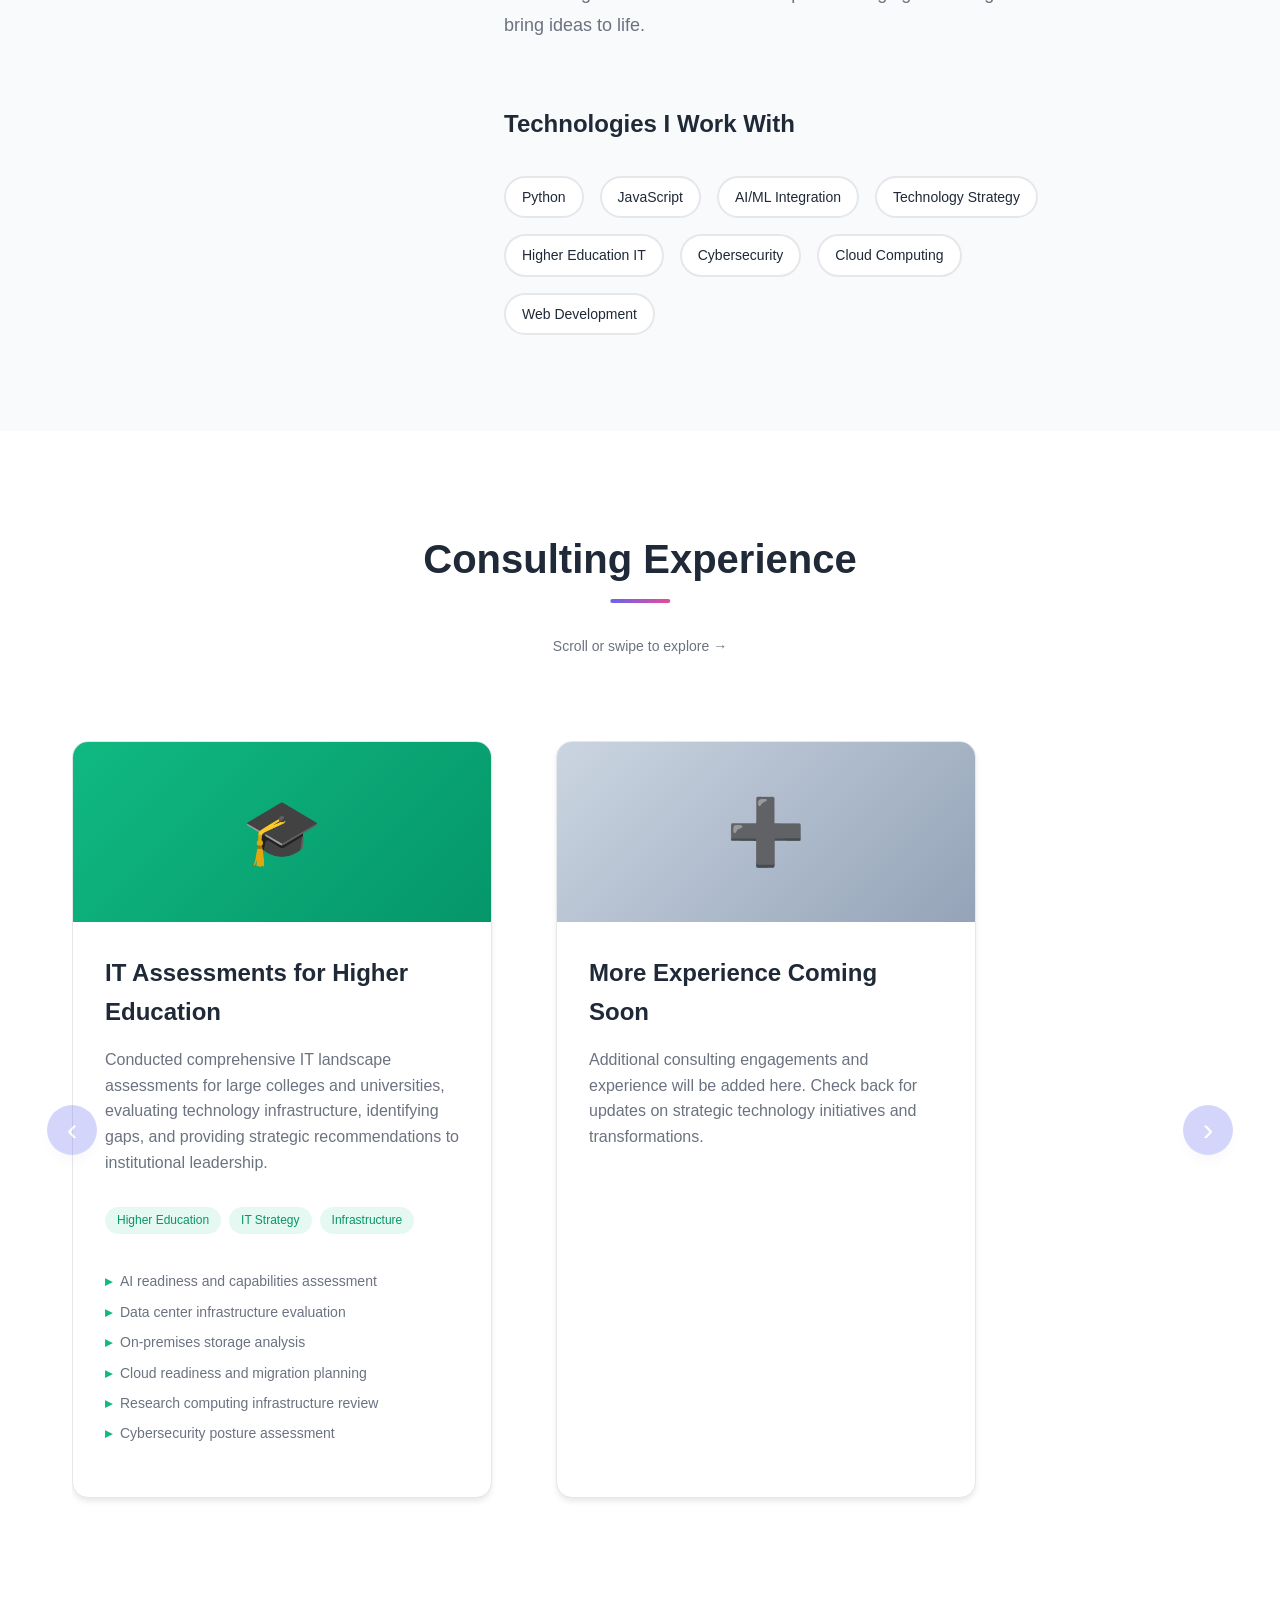
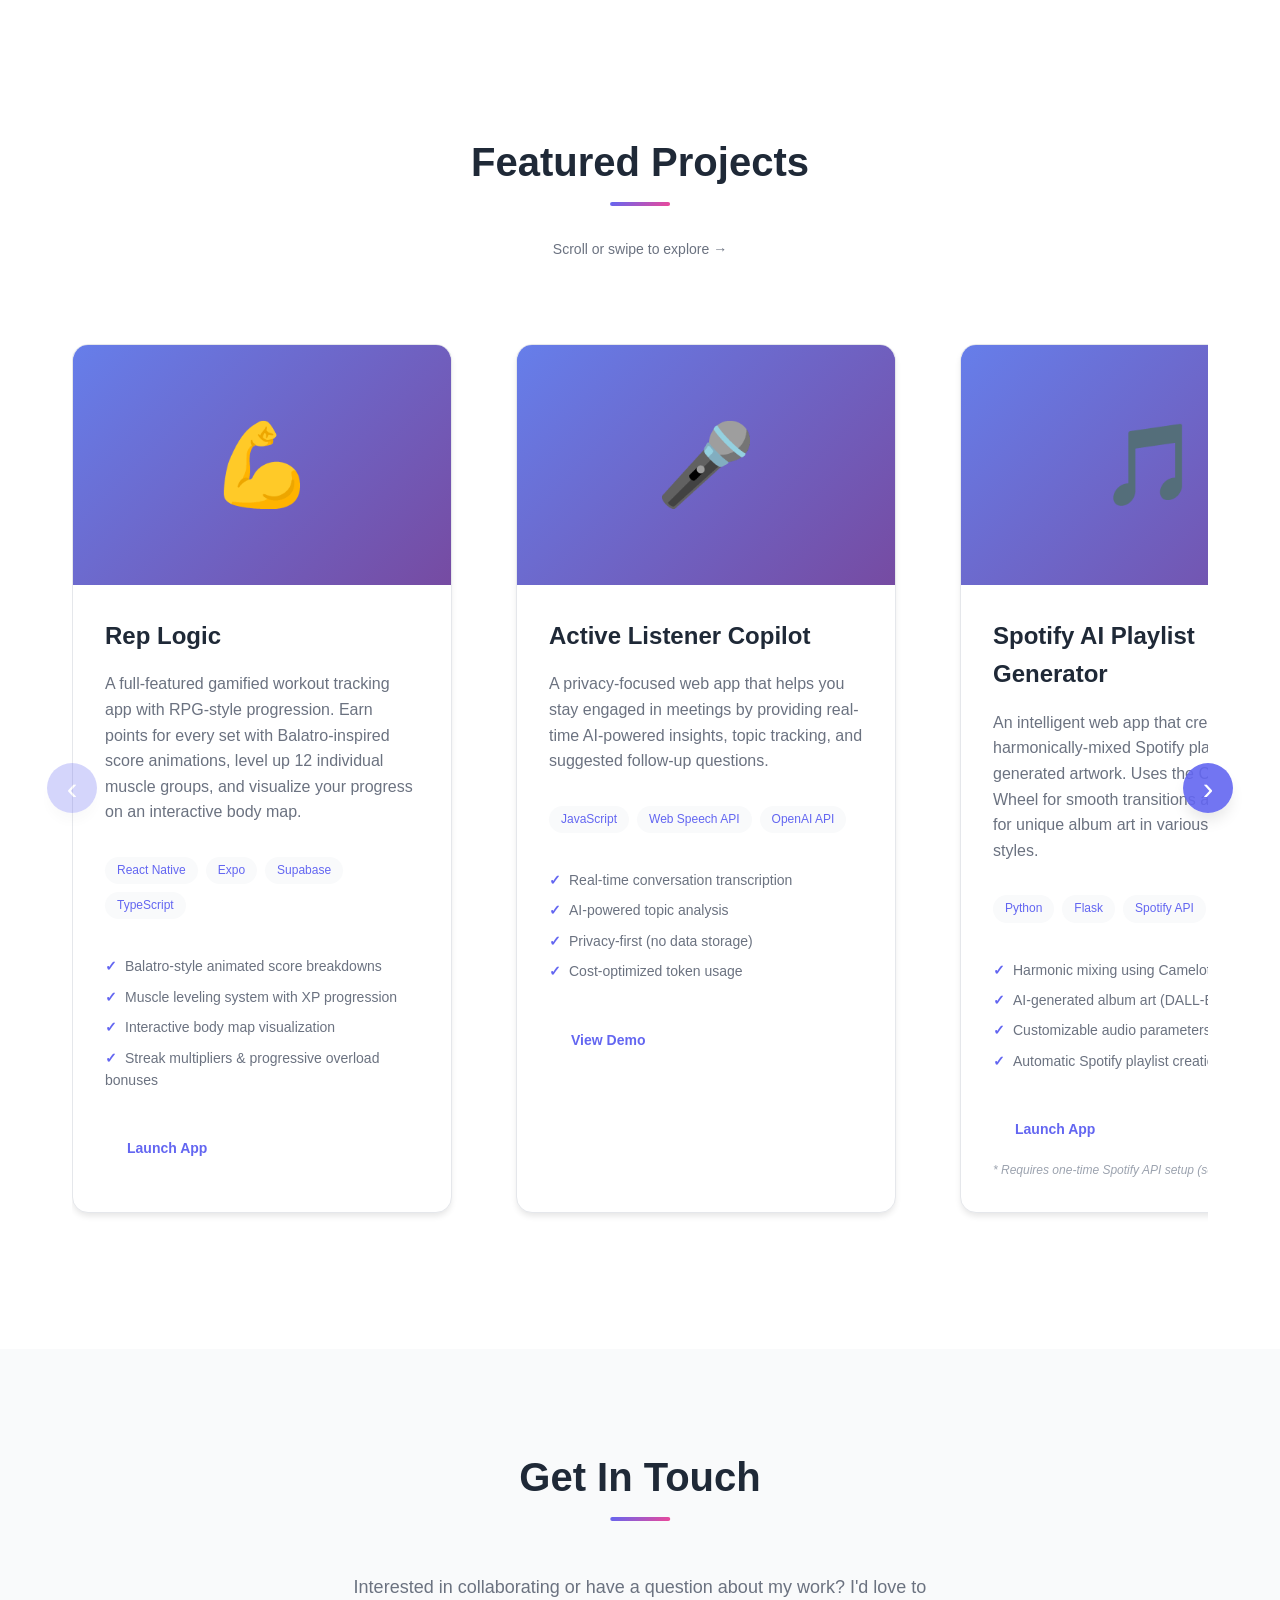
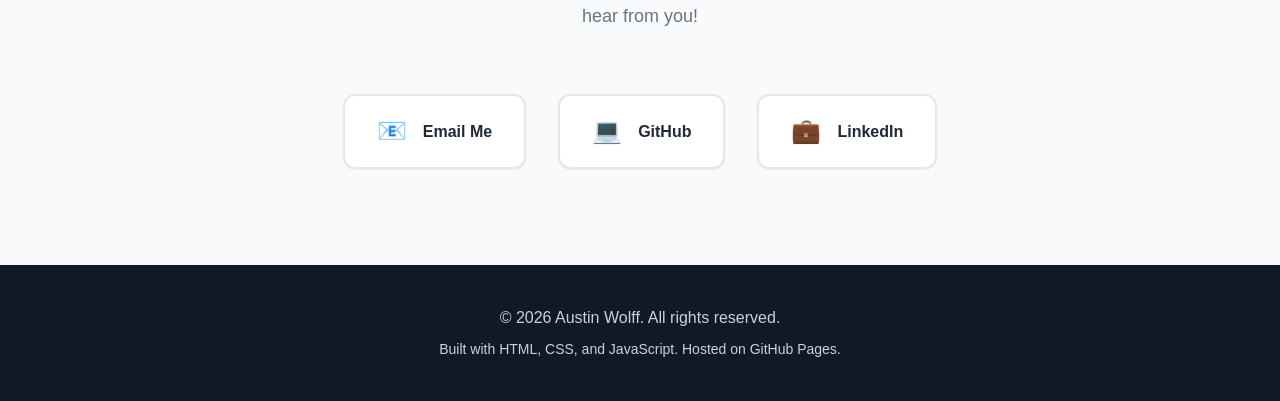
==== commit 4b427652: "Update Rep Logic project card and move to first position - Move Rep Logic to first in carousel (most" ====
--- a/index.html
+++ b/index.html
@@ -162,7 +162,41 @@
                 <button class="project-nav project-nav-left" id="scrollLeft">‹</button>
                 <div class="projects-grid" id="projectsGrid">
 
-                <!-- Project 1: Active Listener Copilot -->
+                <!-- Project 1: Rep Logic -->
+                <div class="project-card">
+                    <div class="project-image">
+                        <div class="project-placeholder">
+                            <span class="project-icon">💪</span>
+                        </div>
+                    </div>
+                    <div class="project-content">
+                        <h3 class="project-title">Rep Logic</h3>
+                        <p class="project-description">
+                            A full-featured gamified workout tracking app with RPG-style progression. Earn points for every set with
+                            Balatro-inspired score animations, level up 12 individual muscle groups, and visualize your progress on an interactive body map.
+                        </p>
+                        <div class="project-tech">
+                            <span class="tech-tag">React Native</span>
+                            <span class="tech-tag">Expo</span>
+                            <span class="tech-tag">Supabase</span>
+                            <span class="tech-tag">TypeScript</span>
+                        </div>
+                        <div class="project-features">
+                            <ul>
+                                <li>Balatro-style animated score breakdowns</li>
+                                <li>Muscle leveling system with XP progression</li>
+                                <li>Interactive body map visualization</li>
+                                <li>Streak multipliers & progressive overload bonuses</li>
+                            </ul>
+                        </div>
+                        <div class="project-links">
+                            <a href="https://austintwolff.github.io/rep-logic/" class="btn btn-small btn-primary" target="_blank">Launch App</a>
+                            <a href="https://github.com/austintwolff/rep-logic" class="btn btn-small btn-secondary" target="_blank">GitHub</a>
+                        </div>
+                    </div>
+                </div>
+
+                <!-- Project 2: Active Listener Copilot -->
                 <div class="project-card">
                     <div class="project-image">
                         <div class="project-placeholder">
@@ -195,7 +229,7 @@
                     </div>
                 </div>
 
-                <!-- Project 2: Spotify AI Playlist Generator -->
+                <!-- Project 3: Spotify AI Playlist Generator -->
                 <div class="project-card">
                     <div class="project-image">
                         <div class="project-placeholder">
@@ -232,7 +266,7 @@
                     </div>
                 </div>
 
-                <!-- Project 3: Counter Strike -->
+                <!-- Project 4: Counter Strike -->
                 <div class="project-card">
                     <div class="project-image">
                         <div class="project-placeholder">
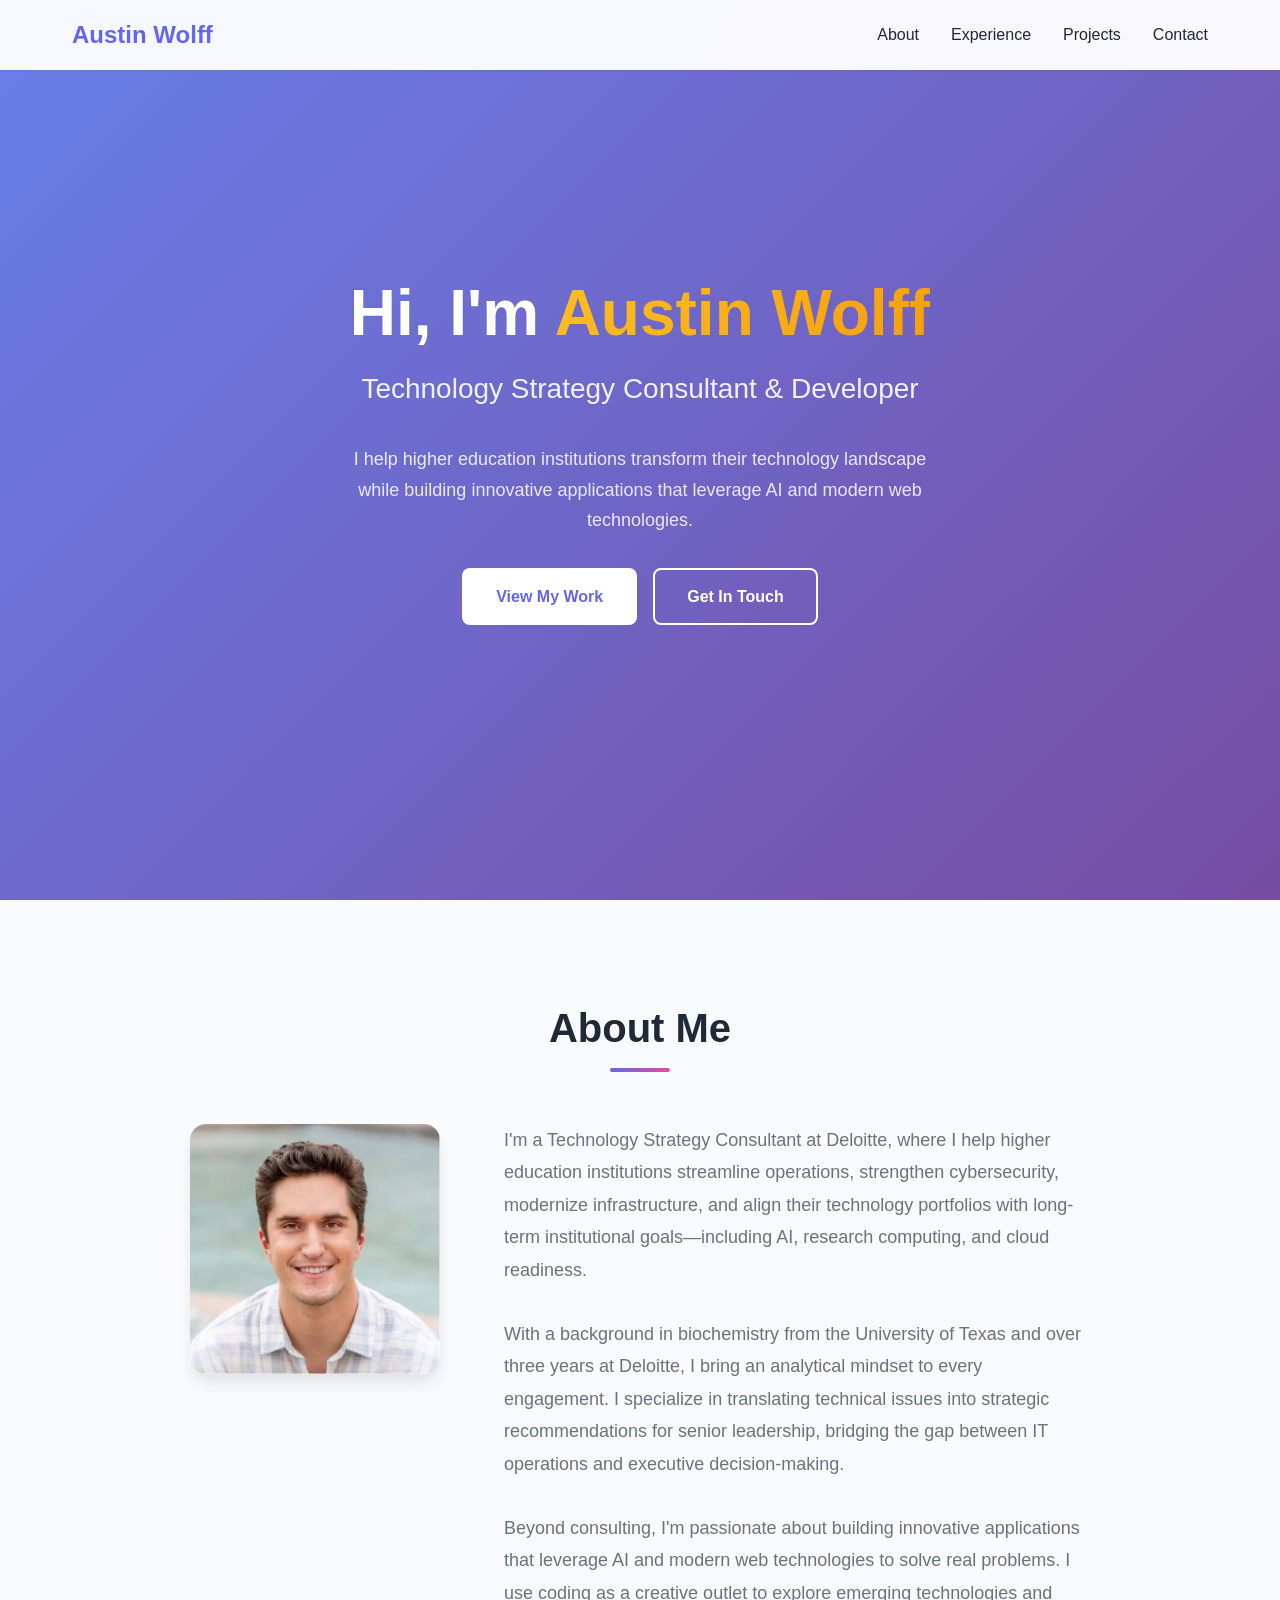
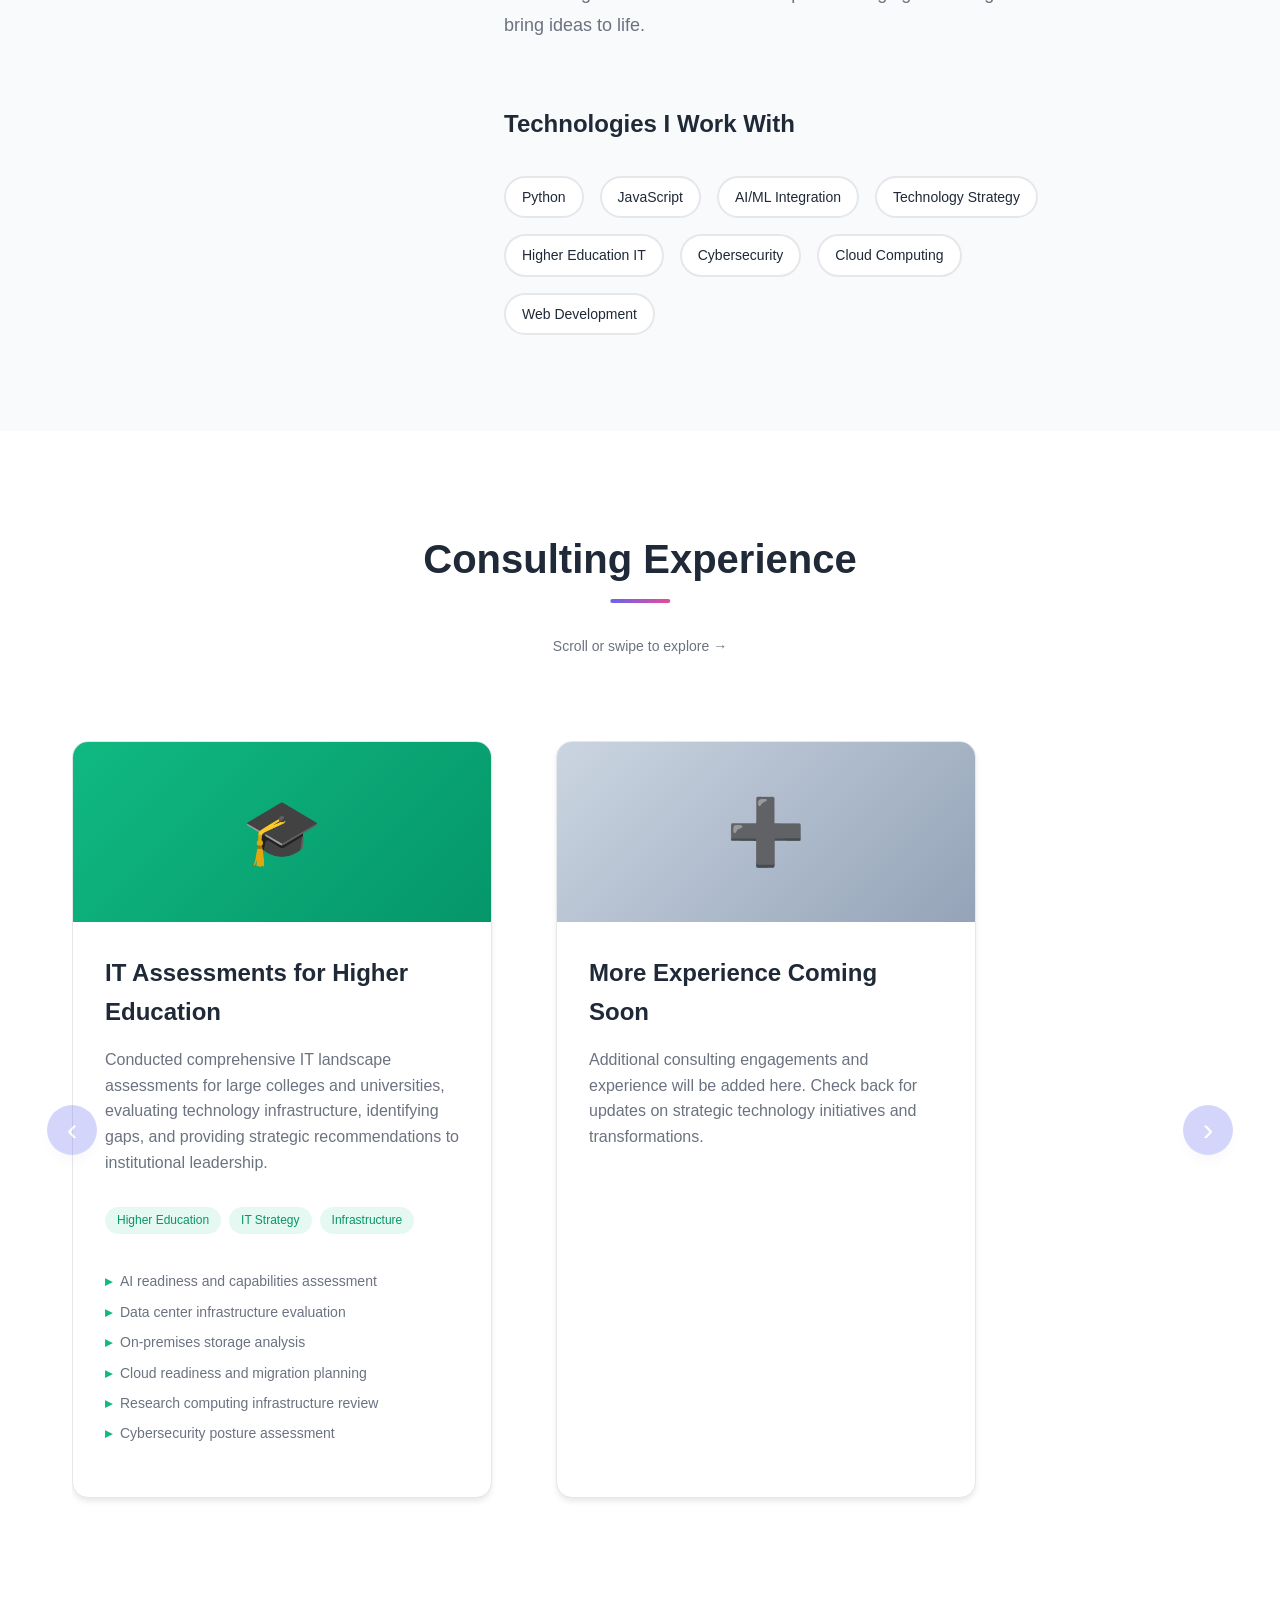
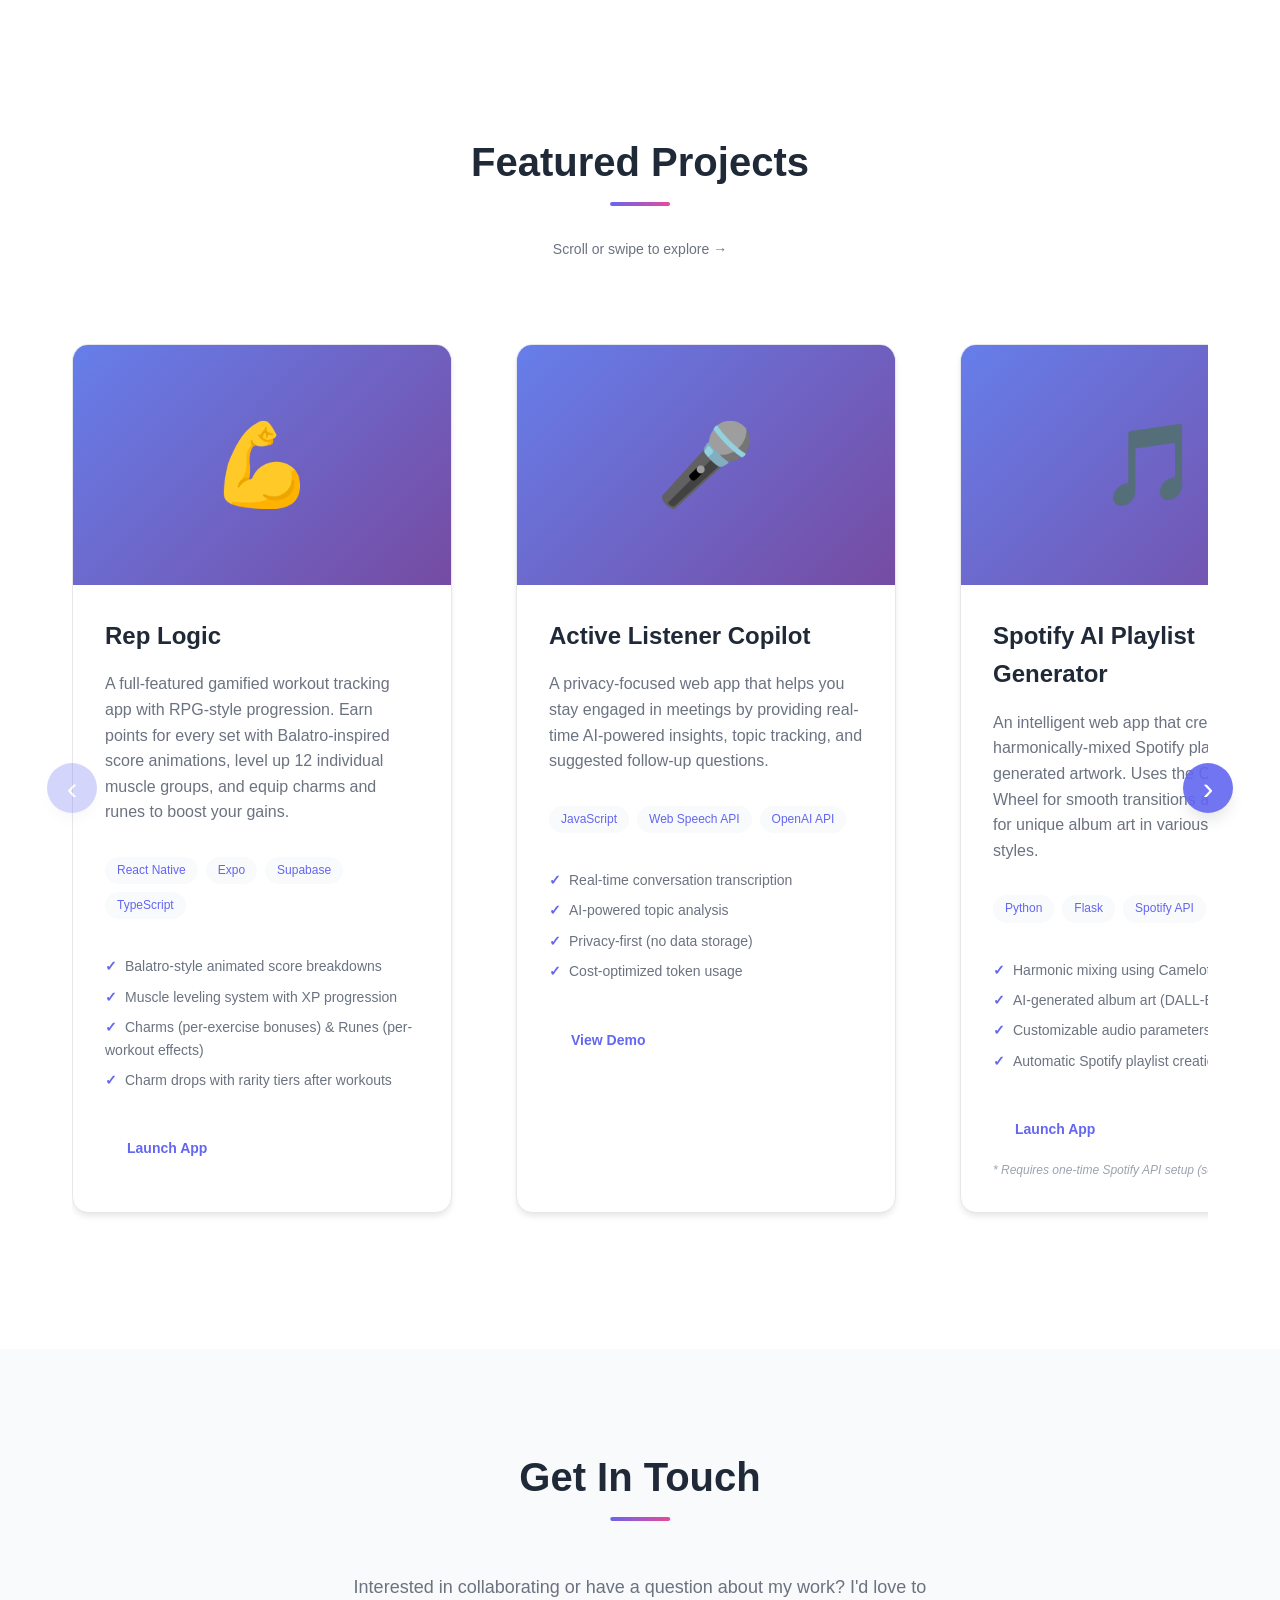
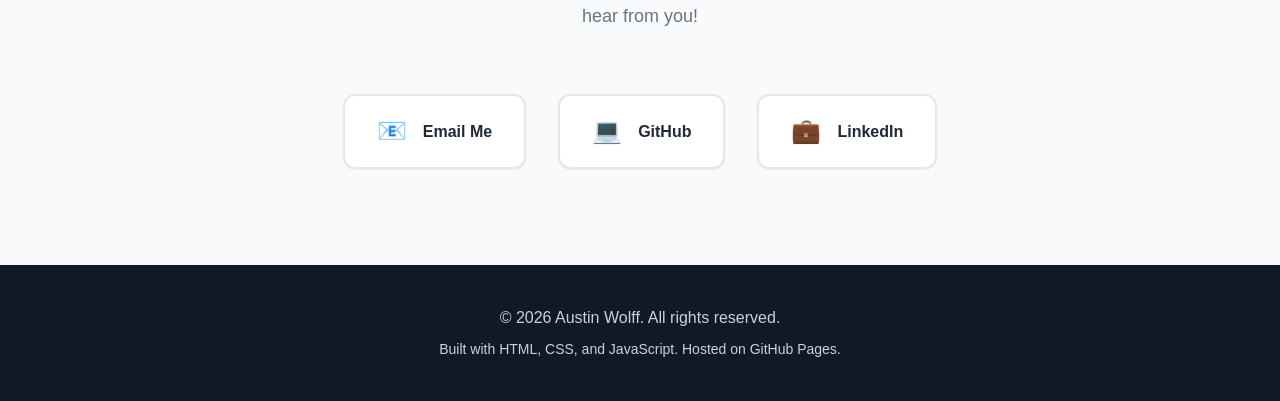
==== commit 160588c4: "Update Rep Logic project description with charms/runes features - Updated description to mention cha" ====
--- a/index.html
+++ b/index.html
@@ -173,7 +173,7 @@
                         <h3 class="project-title">Rep Logic</h3>
                         <p class="project-description">
                             A full-featured gamified workout tracking app with RPG-style progression. Earn points for every set with
-                            Balatro-inspired score animations, level up 12 individual muscle groups, and visualize your progress on an interactive body map.
+                            Balatro-inspired score animations, level up 12 individual muscle groups, and equip charms and runes to boost your gains.
                         </p>
                         <div class="project-tech">
                             <span class="tech-tag">React Native</span>
@@ -185,8 +185,8 @@
                             <ul>
                                 <li>Balatro-style animated score breakdowns</li>
                                 <li>Muscle leveling system with XP progression</li>
-                                <li>Interactive body map visualization</li>
-                                <li>Streak multipliers & progressive overload bonuses</li>
+                                <li>Charms (per-exercise bonuses) & Runes (per-workout effects)</li>
+                                <li>Charm drops with rarity tiers after workouts</li>
                             </ul>
                         </div>
                         <div class="project-links">
